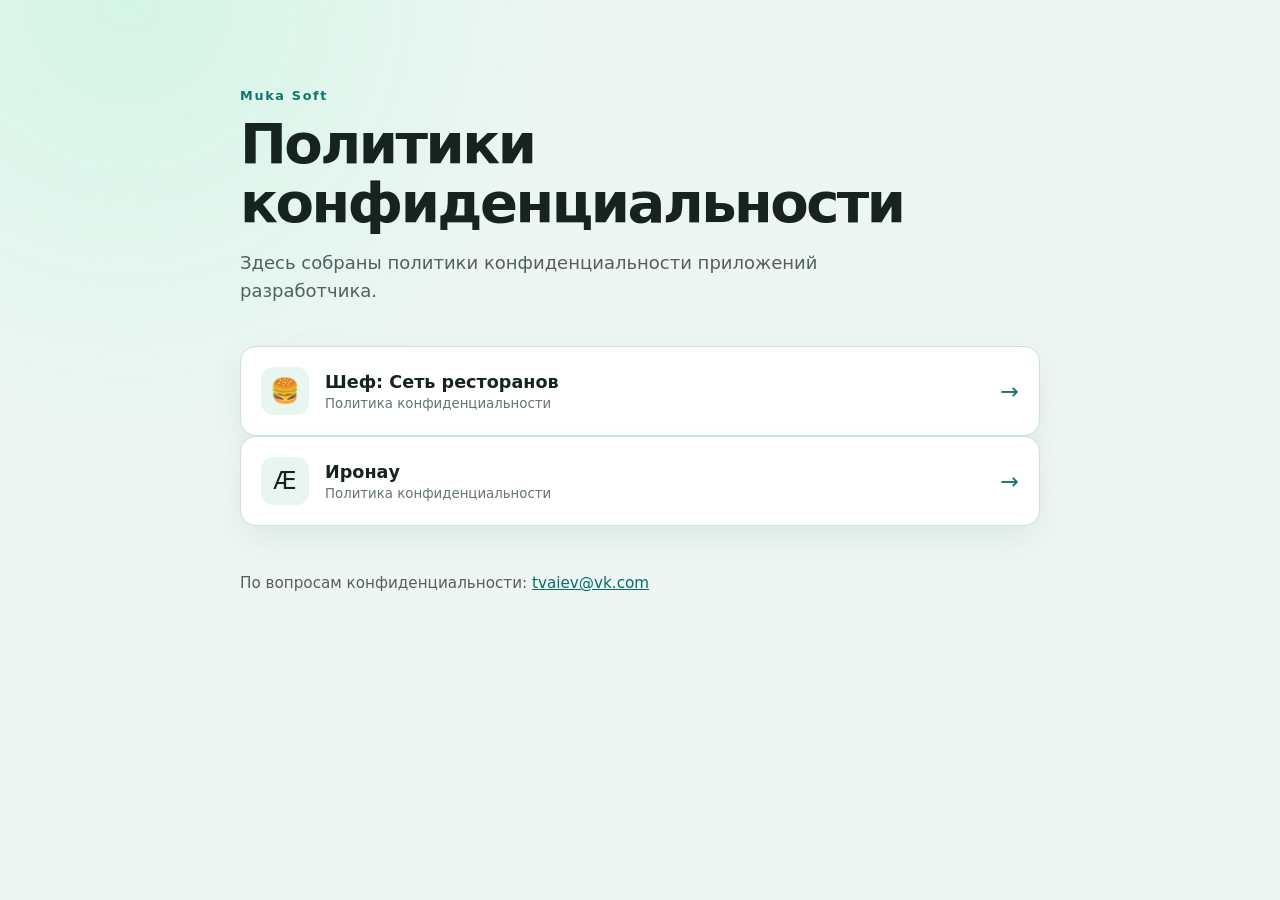
==== index.html @ 116a3ecc "Update eyebrow text from 'MUKAMUKAS' to 'Muka Soft'" ====
<!doctype html>
<html lang="ru">
<head>
  <meta charset="utf-8">
  <meta name="viewport" content="width=device-width, initial-scale=1">
  <meta name="description" content="Политики конфиденциальности приложений MukaMukas.">
  <title>Политики конфиденциальности — MukaMukas</title>
  <link rel="icon" type="image/svg+xml" href="data:image/svg+xml,%3Csvg xmlns='http://www.w3.org/2000/svg' viewBox='0 0 64 64'%3E%3Cpath fill='%230f766e' d='M8 18a10 10 0 0 1 10-10h28a10 10 0 0 1 10 10v28a10 10 0 0 1-10 10H18A10 10 0 0 1 8 46z'/%3E%3Cpath fill='%23fff' d='M20 24h24v5H20zm0 11h17v5H20z'/%3E%3C/svg%3E">
  <link rel="stylesheet" href="assets/styles.css">
</head>
<body>
  <main class="container">
    <p class="eyebrow">Muka Soft</p>
    <h1>Политики конфиденциальности</h1>
    <p class="lead">Здесь собраны политики конфиденциальности приложений разработчика.</p>

    <section class="apps" aria-label="Приложения">
      <a class="app-card" href="chef-restaurant-chain/">
        <span class="app-icon" aria-hidden="true">🍔</span>
        <span>
          <strong>Шеф: Сеть ресторанов</strong>
          <small>Политика конфиденциальности</small>
        </span>
        <span class="arrow" aria-hidden="true">→</span>
      </a>
    </section>

    <section class="apps" aria-label="Приложения">
      <a class="app-card" href="chef-restaurant-chain/">
        <span class="app-icon" aria-hidden="true">Æ</span>
        <span>
          <strong>Иронау</strong>
          <small>Политика конфиденциальности</small>
        </span>
        <span class="arrow" aria-hidden="true">→</span>
      </a>
    </section>

    <footer>По вопросам конфиденциальности: <a href="mailto:tvaiev@vk.com">tvaiev@vk.com</a></footer>
  </main>
</body>
</html>
---- assets/styles.css ----
:root { color-scheme: light; font-family: Inter, ui-sans-serif, system-ui, -apple-system, BlinkMacSystemFont, "Segoe UI", sans-serif; color: #162321; background: #eef6f4; }
* { box-sizing: border-box; }
body { margin: 0; min-width: 320px; background: radial-gradient(circle at 10% 0%, #d4f5e6, transparent 28rem), #eef6f4; }
.container { width: min(100% - 2rem, 50rem); margin: 0 auto; padding: 5.5rem 0 3rem; }
.eyebrow { margin: 0 0 .75rem; font-size: .8rem; font-weight: 800; letter-spacing: .13em; color: #0f766e; }
h1 { margin: 0; font-size: clamp(2rem, 7vw, 3.5rem); line-height: 1.05; letter-spacing: -.045em; }
.lead { max-width: 38rem; margin: 1rem 0 2.5rem; color: #51615d; font-size: 1.125rem; line-height: 1.6; }
.apps { display: grid; gap: 1rem; }
.app-card { display: flex; align-items: center; gap: 1rem; padding: 1.25rem; border: 1px solid #cce2db; border-radius: 1rem; background: #fff; color: inherit; text-decoration: none; box-shadow: 0 12px 32px rgba(20, 74, 59, .08); transition: transform .15s ease, box-shadow .15s ease; }
.app-card:hover, .app-card:focus-visible { transform: translateY(-2px); box-shadow: 0 16px 35px rgba(20, 74, 59, .14); }
.app-icon { display: grid; place-items: center; width: 3rem; height: 3rem; border-radius: .8rem; background: #e7f7ef; font-size: 1.5rem; }
.app-card strong, .app-card small { display: block; }
.app-card strong { font-size: 1.1rem; }
.app-card small { margin-top: .25rem; color: #667570; }
.arrow { margin-left: auto; font-size: 1.4rem; color: #0f766e; }
footer { margin-top: 3rem; color: #51615d; font-size: .95rem; }
a { color: #076d65; }
.back { display: inline-block; margin-bottom: 2.5rem; font-weight: 700; text-decoration: none; }
.policy { padding-top: 3rem; }
.policy h1 { font-size: clamp(2rem, 6vw, 3.1rem); }
.meta { display: flex; flex-wrap: wrap; gap: 1.5rem 3rem; margin: 0 0 2.75rem; padding: 1.25rem; border-radius: .8rem; background: #dff1eb; }
.meta div { min-width: 12rem; }
.meta dt { color: #526762; font-size: .82rem; }
.meta dd { margin: .2rem 0 0; font-weight: 700; }
.policy section { padding: 1.5rem 0; border-top: 1px solid #cfe1dc; }
h2 { margin: 0 0 .65rem; font-size: 1.25rem; letter-spacing: -.015em; }
.policy p { margin: .65rem 0; font-size: 1rem; line-height: 1.7; }
@media (max-width: 540px) { .container { padding-top: 3.5rem; } .meta { display: grid; gap: 1rem; } }
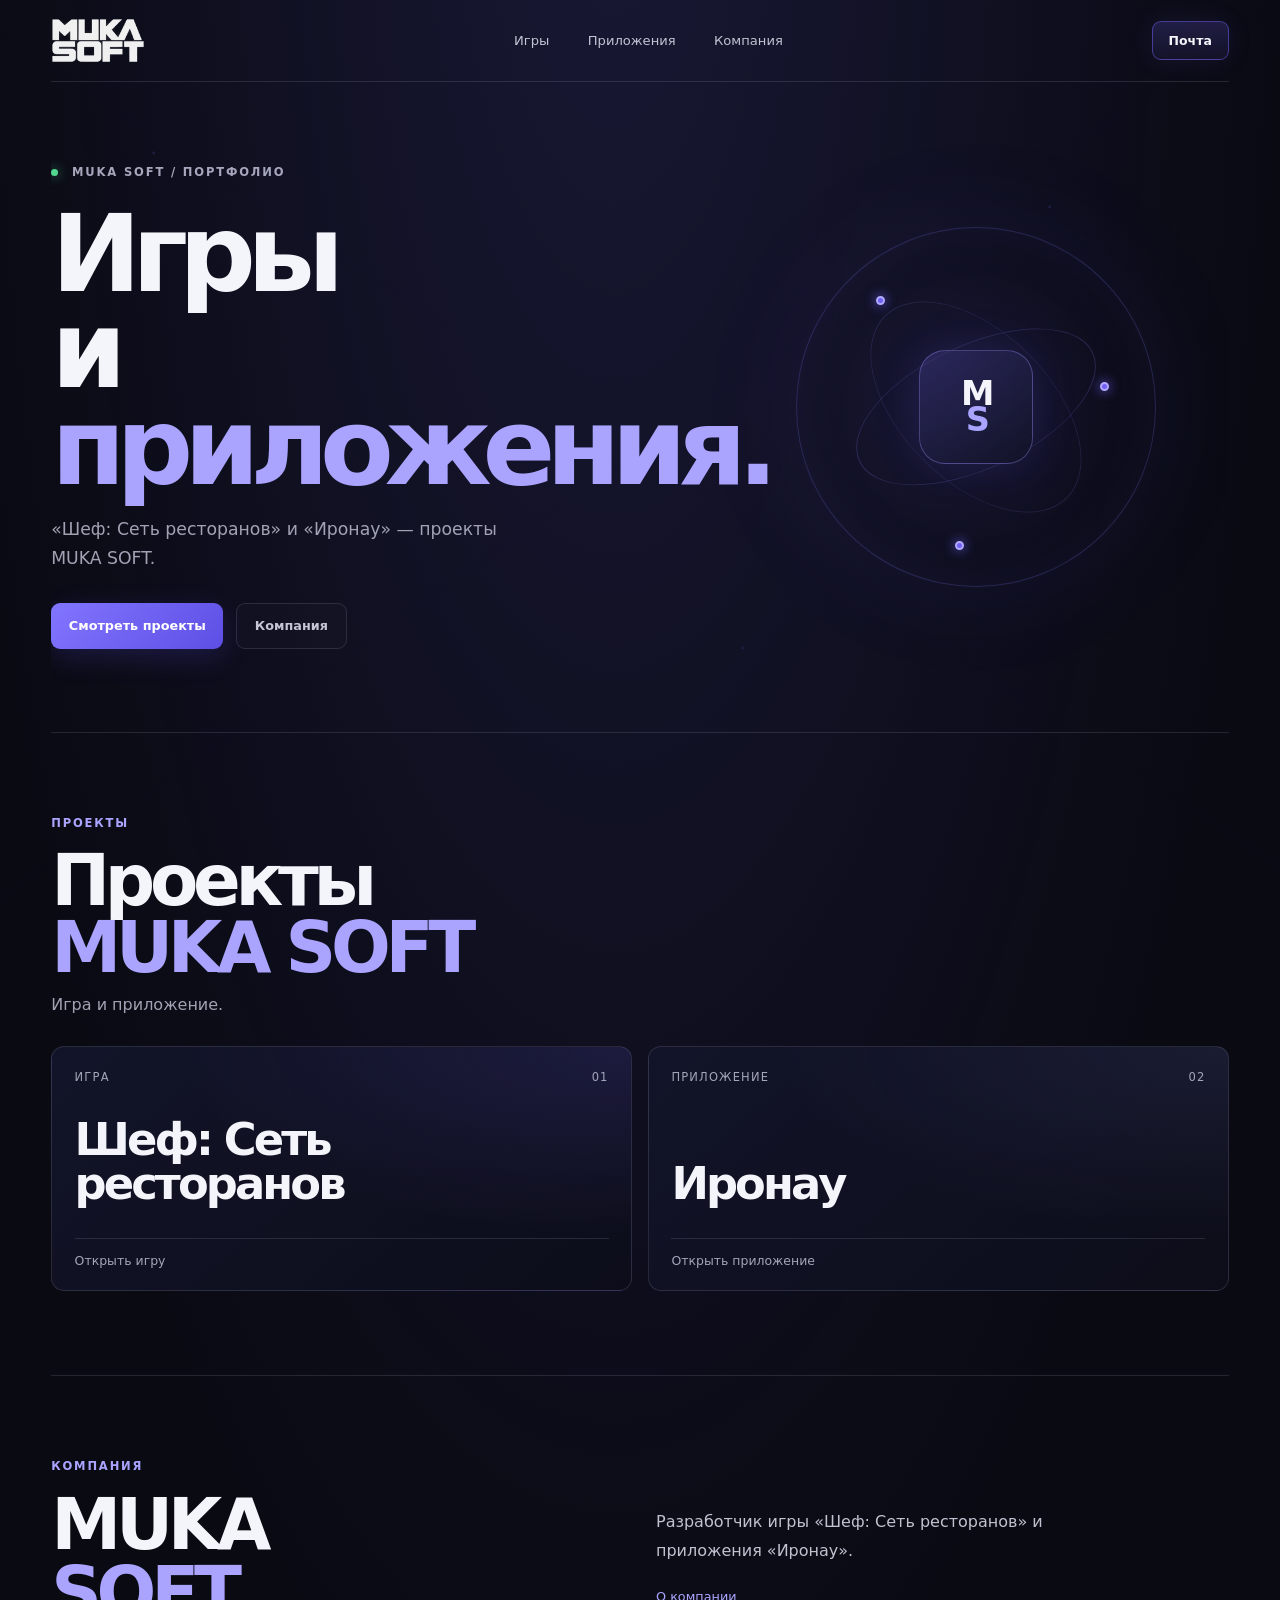
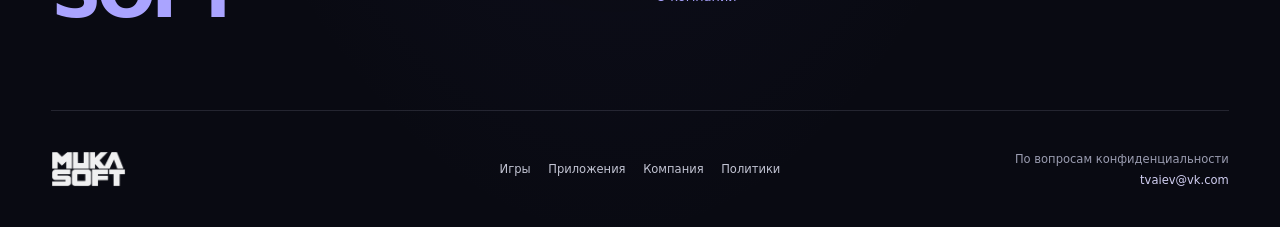
==== commit e3316d8a: "Replace MukaMukas site with MUKA SOFT portfolio" ====
--- a/index.html
+++ b/index.html
@@ -1,42 +1,5 @@
-<!doctype html>
-<html lang="ru">
-<head>
-  <meta charset="utf-8">
-  <meta name="viewport" content="width=device-width, initial-scale=1">
-  <meta name="description" content="Политики конфиденциальности приложений MukaMukas.">
-  <title>Политики конфиденциальности — MukaMukas</title>
-  <link rel="icon" type="image/svg+xml" href="data:image/svg+xml,%3Csvg xmlns='http://www.w3.org/2000/svg' viewBox='0 0 64 64'%3E%3Cpath fill='%230f766e' d='M8 18a10 10 0 0 1 10-10h28a10 10 0 0 1 10 10v28a10 10 0 0 1-10 10H18A10 10 0 0 1 8 46z'/%3E%3Cpath fill='%23fff' d='M20 24h24v5H20zm0 11h17v5H20z'/%3E%3C/svg%3E">
-  <link rel="stylesheet" href="assets/styles.css">
-</head>
-<body>
-  <main class="container">
-    <p class="eyebrow">Muka Soft</p>
-    <h1>Политики конфиденциальности</h1>
-    <p class="lead">Здесь собраны политики конфиденциальности приложений разработчика.</p>
-
-    <section class="apps" aria-label="Приложения">
-      <a class="app-card" href="chef-restaurant-chain/">
-        <span class="app-icon" aria-hidden="true">🍔</span>
-        <span>
-          <strong>Шеф: Сеть ресторанов</strong>
-          <small>Политика конфиденциальности</small>
-        </span>
-        <span class="arrow" aria-hidden="true">→</span>
-      </a>
-    </section>
-
-    <section class="apps" aria-label="Приложения">
-      <a class="app-card" href="chef-restaurant-chain/">
-        <span class="app-icon" aria-hidden="true">Æ</span>
-        <span>
-          <strong>Иронау</strong>
-          <small>Политика конфиденциальности</small>
-        </span>
-        <span class="arrow" aria-hidden="true">→</span>
-      </a>
-    </section>
-
-    <footer>По вопросам конфиденциальности: <a href="mailto:tvaiev@vk.com">tvaiev@vk.com</a></footer>
-  </main>
-</body>
-</html>
+<!doctype html>
+<html lang="ru"><head><meta charset="utf-8"><meta name="viewport" content="width=device-width, initial-scale=1"><meta name="theme-color" content="#090a12"><meta name="description" content="MUKA SOFT — игра «Шеф: Сеть ресторанов», приложение «Иронау» и политики конфиденциальности."><link rel="canonical" href="https://mukamukas.github.io/"><link rel="icon" type="image/svg+xml" href="/assets/favicon.svg"><link rel="stylesheet" href="/assets/site.css"><title>Игры и приложения — MUKA SOFT</title></head><body><div class="background-net" aria-hidden="true"></div><div class="site-shell"><header class="site-header"><a class="brand" href="/" aria-label="MUKA SOFT — главная"><img src="/assets/muka-soft-logo.svg" alt="MUKA SOFT" width="872" height="420"></a><nav aria-label="Основная навигация"><a href="/games/">Игры</a><a href="/apps/">Приложения</a><a href="/company/">Компания</a></nav><a class="header-contact" href="mailto:tvaiev@vk.com">Почта</a></header><main><section class="hero"><div class="hero-copy"><p class="eyebrow"><span class="status-dot"></span> MUKA SOFT / ПОРТФОЛИО</p><h1>Игры<br>и <span>приложения.</span></h1><p class="hero-lead">«Шеф: Сеть ресторанов» и «Иронау» — проекты MUKA SOFT.</p><div class="hero-actions"><a class="button button-primary" href="#projects">Смотреть проекты</a><a class="button button-quiet" href="/company/">Компания</a></div></div><div class="hero-orbit" aria-hidden="true"><div class="orbit orbit-a"></div><div class="orbit orbit-b"></div><span class="orbit-dot dot-a"></span><span class="orbit-dot dot-b"></span><span class="orbit-dot dot-c"></span><div class="orbit-core">M<br><b>S</b></div></div></section>
+<section class="section projects" id="projects"><div class="section-label">ПРОЕКТЫ</div><div class="section-head"><div><h2>Проекты<br><span>MUKA SOFT</span></h2><p>Игра и приложение.</p></div></div><div class="project-grid"><a class="project-card" href="/games/"><div class="project-card-top"><span>ИГРА</span><span>01</span></div><h3>Шеф: Сеть<br>ресторанов</h3><div class="project-card-bottom"><span>Открыть игру</span></div></a><a class="project-card project-card-alt" href="/apps/"><div class="project-card-top"><span>ПРИЛОЖЕНИЕ</span><span>02</span></div><h3>Иронау</h3><div class="project-card-bottom"><span>Открыть приложение</span></div></a></div></section>
+<section class="section company-snapshot"><div class="section-label">КОМПАНИЯ</div><div class="company-row"><h2>MUKA<br><span>SOFT</span></h2><div class="company-summary"><p>Разработчик игры «Шеф: Сеть ресторанов» и приложения «Иронау».</p><a class="text-link" href="/company/">О компании</a></div></div></section>
+</main><footer class="site-footer"><a class="footer-brand" href="/"><img src="/assets/muka-soft-logo.svg" alt="MUKA SOFT" width="872" height="420"></a><div class="footer-nav"><a href="/games/">Игры</a><a href="/apps/">Приложения</a><a href="/company/">Компания</a><a href="/policies/">Политики</a></div><div class="footer-contact"><span>По вопросам конфиденциальности</span><a href="mailto:tvaiev@vk.com">tvaiev@vk.com</a></div></footer></div></body></html>
--- a/assets/site.css
+++ b/assets/site.css
@@ -0,0 +1,10 @@
+
+:root{color-scheme:dark;--bg:#090a12;--panel:#10121f;--text:#f4f5fb;--muted:#a1a3b5;--line:rgba(204,207,235,.14);--purple:#7567ff;--purple2:#aaa4ff;font-family:Inter,ui-sans-serif,system-ui,-apple-system,"Segoe UI",sans-serif;color:var(--text);background:var(--bg);font-synthesis:none;text-rendering:optimizeLegibility}
+*{box-sizing:border-box}html{scroll-behavior:smooth}body{margin:0;min-width:320px;background:radial-gradient(ellipse at 48% -12%,rgba(69,64,154,.26),transparent 42rem),var(--bg);color:var(--text)}a{color:inherit}.background-net{position:fixed;z-index:0;inset:0;pointer-events:none;opacity:.2;background-image:radial-gradient(circle at 12% 17%,rgba(123,112,255,.7) 0 1px,transparent 2px),radial-gradient(circle at 82% 23%,rgba(123,112,255,.65) 0 1px,transparent 2px),radial-gradient(circle at 58% 72%,rgba(123,112,255,.6) 0 1px,transparent 2px),linear-gradient(33deg,transparent 49.8%,rgba(100,99,177,.08) 50%,transparent 50.2%),linear-gradient(145deg,transparent 49.8%,rgba(100,99,177,.07) 50%,transparent 50.2%);background-size:100% 100%}.site-shell{position:relative;z-index:1;width:min(100% - 8vw,1180px);margin:0 auto}.site-header{height:82px;display:flex;align-items:center;justify-content:space-between;border-bottom:1px solid var(--line);gap:2rem}.brand{display:inline-flex;width:94px;flex:0 0 auto}.brand img,.footer-brand img{display:block;width:100%;height:auto}.site-header nav{display:flex;align-items:center;gap:clamp(1.1rem,3vw,2.6rem)}.site-header nav a,.footer-nav a{color:#c2c4d3;text-decoration:none;font-size:.82rem;transition:color .18s ease}.site-header nav a:hover,.site-header nav a:focus-visible,.footer-nav a:hover{color:var(--purple2)}.header-contact{display:inline-flex;align-items:center;gap:.65rem;padding:.68rem 1rem;border:1px solid rgba(117,103,255,.48);border-radius:9px;background:linear-gradient(180deg,rgba(117,103,255,.2),rgba(117,103,255,.08));box-shadow:0 0 26px rgba(117,103,255,.1);font-size:.78rem;font-weight:650;text-decoration:none}.header-contact span,.text-link span{color:var(--purple2)}
+.hero{min-height:590px;display:grid;grid-template-columns:1.1fr .9fr;align-items:center;position:relative;border-bottom:1px solid var(--line);overflow:hidden}.hero-copy{position:relative;z-index:1;padding:5.2rem 0}.eyebrow,.section-label{margin:0;color:#a6a6bd;font-size:.72rem;font-weight:750;letter-spacing:.16em}.status-dot{display:inline-block;width:7px;height:7px;margin-right:.5rem;border-radius:50%;background:#51d991;box-shadow:0 0 12px rgba(81,217,145,.7)}h1,h2,h3,p{margin-top:0}.hero h1{margin:1.65rem 0 1.2rem;font-size:clamp(4.3rem,8.4vw,7.7rem);line-height:.9;letter-spacing:-.085em;font-weight:780}.hero h1 span,.section-head h2 span,.company-row h2 span{color:var(--purple2)}.hero-lead,.page-lead{max-width:460px;color:var(--muted);font-size:1.08rem;line-height:1.7}.hero-actions{display:flex;gap:.8rem;flex-wrap:wrap;margin-top:1.8rem}.button{display:inline-flex;align-items:center;justify-content:center;gap:1.1rem;min-height:46px;padding:.8rem 1.1rem;border-radius:9px;text-decoration:none;font-size:.8rem;font-weight:700;transition:transform .18s ease,box-shadow .18s ease}.button:hover{transform:translateY(-2px)}.button-primary{background:linear-gradient(130deg,#8275ff,#5d4fe4);color:white;box-shadow:0 8px 28px rgba(99,82,245,.2)}.button-quiet{border:1px solid var(--line);color:#c4c6d5;background:rgba(255,255,255,.015)}.hero-orbit{position:relative;justify-self:center;width:min(32vw,360px);aspect-ratio:1;border:1px solid rgba(120,111,243,.25);border-radius:50%;background:radial-gradient(circle,rgba(99,83,237,.11),rgba(18,19,37,.02) 65%,transparent 66%);box-shadow:0 0 110px rgba(89,75,220,.09),inset 0 0 60px rgba(97,82,234,.07)}.orbit{position:absolute;inset:14%;border:1px solid rgba(130,123,230,.24);border-radius:50%;transform:rotate(-25deg) scaleY(.48)}.orbit-b{transform:rotate(45deg) scaleY(.58);border-color:rgba(130,123,230,.17)}.orbit-core{position:absolute;inset:34%;display:grid;place-content:center;text-align:center;border:1px solid rgba(157,147,255,.35);border-radius:26px;background:linear-gradient(145deg,rgba(122,109,252,.21),rgba(18,20,39,.85));font-size:2.1rem;font-weight:800;line-height:.78;letter-spacing:-.1em;box-shadow:0 0 45px rgba(115,103,255,.15)}.orbit-core b{color:var(--purple2)}.orbit-dot{position:absolute;width:9px;height:9px;border:2px solid #b2aaff;border-radius:50%;background:#7161f4;box-shadow:0 0 12px #7567ff}.dot-a{left:22%;top:19%}.dot-b{right:13%;top:43%}.dot-c{left:44%;bottom:10%}
+.section{padding:5.2rem 0;border-bottom:1px solid var(--line)}.section-label{color:var(--purple2)}.section-head{display:flex;align-items:end;justify-content:space-between;gap:2rem;margin:1.1rem 0 2rem}.section-head h2,.company-row h2{margin:0;font-size:clamp(2.7rem,5.5vw,5rem);line-height:.96;letter-spacing:-.075em}.section-head p{margin:.8rem 0 0;color:var(--muted);font-size:1rem}.text-link{display:inline-flex;align-items:center;gap:.7rem;color:#d7d7e3;font-size:.8rem;text-decoration:none}.text-link:hover{color:white}.project-grid{display:grid;grid-template-columns:repeat(2,minmax(0,1fr));gap:1rem}.project-card{position:relative;display:flex;flex-direction:column;min-height:245px;overflow:hidden;padding:1.4rem;border:1px solid var(--line);border-radius:13px;background:radial-gradient(ellipse at 100% 0%,rgba(112,99,255,.14),transparent 55%),linear-gradient(140deg,rgba(19,21,42,.94),rgba(13,14,26,.95));text-decoration:none;transition:border-color .2s ease,transform .2s ease}.project-card:hover{transform:translateY(-3px);border-color:rgba(135,124,255,.6)}.project-card-alt{background:radial-gradient(ellipse at 100% 0%,rgba(94,100,167,.15),transparent 55%),linear-gradient(140deg,rgba(19,21,42,.94),rgba(13,14,26,.95))}.project-card-top,.project-card-bottom{display:flex;align-items:center;justify-content:space-between;color:#a3a5b8;font-size:.72rem;letter-spacing:.1em}.project-card h3{margin:auto 0 2rem;font-size:clamp(1.9rem,3.5vw,3.2rem);line-height:.98;letter-spacing:-.065em}.project-card-bottom{border-top:1px solid var(--line);padding-top:.9rem;letter-spacing:0;font-size:.78rem}.project-card-bottom b{color:var(--purple2);font-size:1rem}.company-row{display:grid;grid-template-columns:1fr 1fr;align-items:center;gap:2rem;margin-top:1.2rem}.company-summary{max-width:440px;color:#c0c2d0;font-size:1rem;line-height:1.8}.company-summary a{color:var(--purple2);text-decoration:none}.policy-row{display:flex;align-items:center;gap:1.15rem;min-height:86px;border-top:1px solid var(--line);text-decoration:none}.policy-row:last-child{border-bottom:1px solid var(--line)}.policy-row:hover .policy-title b{color:var(--purple2)}.policy-num{display:grid;place-items:center;width:42px;height:42px;flex:0 0 auto;border:1px solid var(--line);border-radius:50%;color:var(--purple2);font-size:.72rem}.policy-title{display:grid;gap:.35rem}.policy-title b{font-size:.95rem;transition:color .18s ease}.policy-title small{color:var(--muted);font-size:.78rem}.policy-arrow{margin-left:auto;color:var(--purple2);font-size:1.2rem}.site-footer{display:grid;grid-template-columns:1fr 1.2fr 1fr;align-items:center;gap:1rem;min-height:116px;color:#a1a3b5}.footer-brand{display:block;width:75px}.footer-nav{display:flex;justify-content:center;gap:1.1rem;flex-wrap:wrap}.footer-nav a{font-size:.72rem}.footer-contact{display:grid;justify-items:end;gap:.4rem;font-size:.72rem}.footer-contact a{color:#d0cef1;text-decoration:none}.footer-contact span{color:#9a9cb0}
+@media(max-width:800px){.site-shell{width:calc(100% - 2.5rem)}.site-header{height:72px;gap:.9rem}.brand{width:77px}.site-header nav{gap:1rem}.site-header nav a{font-size:.72rem}.header-contact{padding:.58rem .7rem;font-size:.7rem}.hero{min-height:560px;grid-template-columns:1fr;align-content:center}.hero-copy{padding:5.5rem 0 3rem;text-align:center}.hero h1{font-size:clamp(4.4rem,15vw,6.6rem)}.hero-lead{margin-left:auto;margin-right:auto}.hero-actions{justify-content:center}.hero-orbit{position:absolute;right:-15%;top:12%;width:46vw;opacity:.43}.section{padding:4rem 0}.section-head{align-items:flex-start;flex-direction:column}.company-row{grid-template-columns:1fr;gap:1.4rem}.company-row h2{font-size:4.5rem}.site-footer{grid-template-columns:1fr 1fr;padding:1.3rem 0}.footer-nav{grid-row:2;grid-column:1/-1;justify-content:flex-start}.footer-contact{align-self:center}}
+@media(max-width:540px){.site-shell{width:calc(100% - 2rem)}.site-header{height:auto;min-height:74px;flex-wrap:wrap;padding:.7rem 0}.site-header nav{order:3;width:100%;justify-content:space-between;padding:.4rem 0 0}.site-header nav a{font-size:.72rem}.header-contact{margin-left:auto}.hero{min-height:515px}.hero-copy{padding:4.8rem 0 2rem}.hero h1{font-size:clamp(3.8rem,17vw,5.5rem)}.hero-orbit{right:-22%;top:8%;width:58vw}.project-grid{grid-template-columns:1fr}.project-card{min-height:215px}.company-row h2{font-size:4rem}.policy-row{gap:.8rem}.policy-num{width:36px;height:36px}.policy-title b{font-size:.9rem}.policy-title small{font-size:.72rem}.site-footer{gap:.8rem}.footer-nav{justify-content:flex-start;gap:.8rem}.footer-contact{font-size:.65rem}}
+@media(prefers-reduced-motion:reduce){html{scroll-behavior:auto}*,*::before,*::after{animation-duration:.01ms!important;transition-duration:.01ms!important}}
+
+.page-hero{padding:5.3rem 0 3.3rem;border-bottom:1px solid var(--line)}.page-hero h1{margin:1.2rem 0 1rem;font-size:clamp(3.7rem,8vw,7rem);line-height:.9;letter-spacing:-.085em}.page-hero h1 span{color:var(--purple2)}.page-lead{margin:0;max-width:45rem;color:var(--muted);font-size:1.08rem;line-height:1.7}.catalog-section,.policy-list-section,.company-detail{padding-top:3rem}.detail-card{position:relative;display:grid;grid-template-columns:.8fr 1.2fr;align-items:center;min-height:330px;overflow:hidden;border:1px solid var(--line);border-radius:14px;background:radial-gradient(ellipse at 16% 50%,rgba(111,96,255,.14),transparent 47%),linear-gradient(120deg,#101221,#0d0e18)}.detail-card-alt{background:radial-gradient(ellipse at 16% 50%,rgba(91,113,205,.14),transparent 47%),linear-gradient(120deg,#101221,#0d0e18)}.detail-index{position:absolute;top:1.4rem;left:1.5rem;color:#a0a2b6;font-size:.82rem;letter-spacing:.12em}.detail-symbol{justify-self:center;display:grid;place-items:center;width:170px;height:170px;border:1px solid rgba(145,135,255,.36);border-radius:50%;background:radial-gradient(circle,rgba(113,99,255,.23),rgba(16,18,33,.05) 70%);color:var(--purple2);font-size:5rem;font-weight:760;box-shadow:0 0 60px rgba(108,94,255,.1)}.ironau-symbol{color:#d0cfea;border-color:rgba(166,167,204,.3);background:radial-gradient(circle,rgba(119,121,169,.16),rgba(16,18,33,.05) 70%);box-shadow:0 0 55px rgba(120,120,200,.08)}.detail-content{padding:4.5rem 2.5rem 2.5rem 0}.detail-content h2{margin:0 0 1.4rem;font-size:clamp(2.2rem,4.4vw,4rem);line-height:.98;letter-spacing:-.07em}.detail-tag{margin:0 0 1.3rem;color:var(--muted);font-size:.95rem}.detail-tag code{color:#d9d7ff;font-size:.9rem}.policy-list-section{padding-bottom:5rem}.container{width:min(100% - 2rem,850px);margin:0 auto;padding:2rem 0 4rem}.policy .back{display:inline-block;margin-bottom:2rem;color:#c1c1d2;font-size:.95rem;text-decoration:none}.policy .back:hover{color:var(--purple2)}.policy h1{margin:0;font-size:clamp(2.3rem,5vw,3.5rem);line-height:1;letter-spacing:-.06em}.policy .lead{max-width:40rem;margin:.9rem 0 1.8rem;color:var(--muted);font-size:1.08rem;line-height:1.6}.meta{display:flex;flex-wrap:wrap;gap:1rem 2rem;margin:0 0 1.7rem;padding:1rem 1.2rem;border:1px solid var(--line);border-radius:10px;background:rgba(18,20,38,.7)}.meta div{min-width:12rem}.meta dt{color:var(--muted);font-size:.88rem}.meta dd{margin:.25rem 0 0;color:#e7e7f2;font-size:.96rem;font-weight:650}.policy section{padding:1.15rem 0;border-top:1px solid var(--line)}.policy h2{margin:0 0 .55rem;font-size:1.2rem;letter-spacing:-.02em}.policy p{margin:.55rem 0;color:#c0c2d0;font-size:1rem;line-height:1.75}.policy a:not(.back){color:var(--purple2)}.policy .site-footer{width:100%}@media(max-width:800px){.page-hero{padding:4.4rem 0 2.8rem}.detail-card{grid-template-columns:.7fr 1.3fr;min-height:290px}.detail-symbol{width:120px;height:120px;font-size:3.8rem}.detail-content{padding-right:1.2rem}.company-row{grid-template-columns:1fr;gap:1.4rem}.company-row h2{font-size:4.5rem}.container{padding-top:2rem}}@media(max-width:540px){.page-hero h1{font-size:clamp(3.4rem,15vw,6rem)}.detail-card{grid-template-columns:1fr;padding-top:3.5rem}.detail-index{top:1.2rem}.detail-symbol{width:105px;height:105px;margin:.4rem auto 0;font-size:3.3rem}.detail-content{padding:1.4rem 1.2rem 1.7rem}.detail-content h2{font-size:2.25rem}.policy-row{gap:.8rem}.policy-num{width:36px;height:36px}.policy-title b{font-size:.9rem}.policy-title small{font-size:.82rem}.meta{display:grid;gap:.85rem}.meta div{min-width:0}}
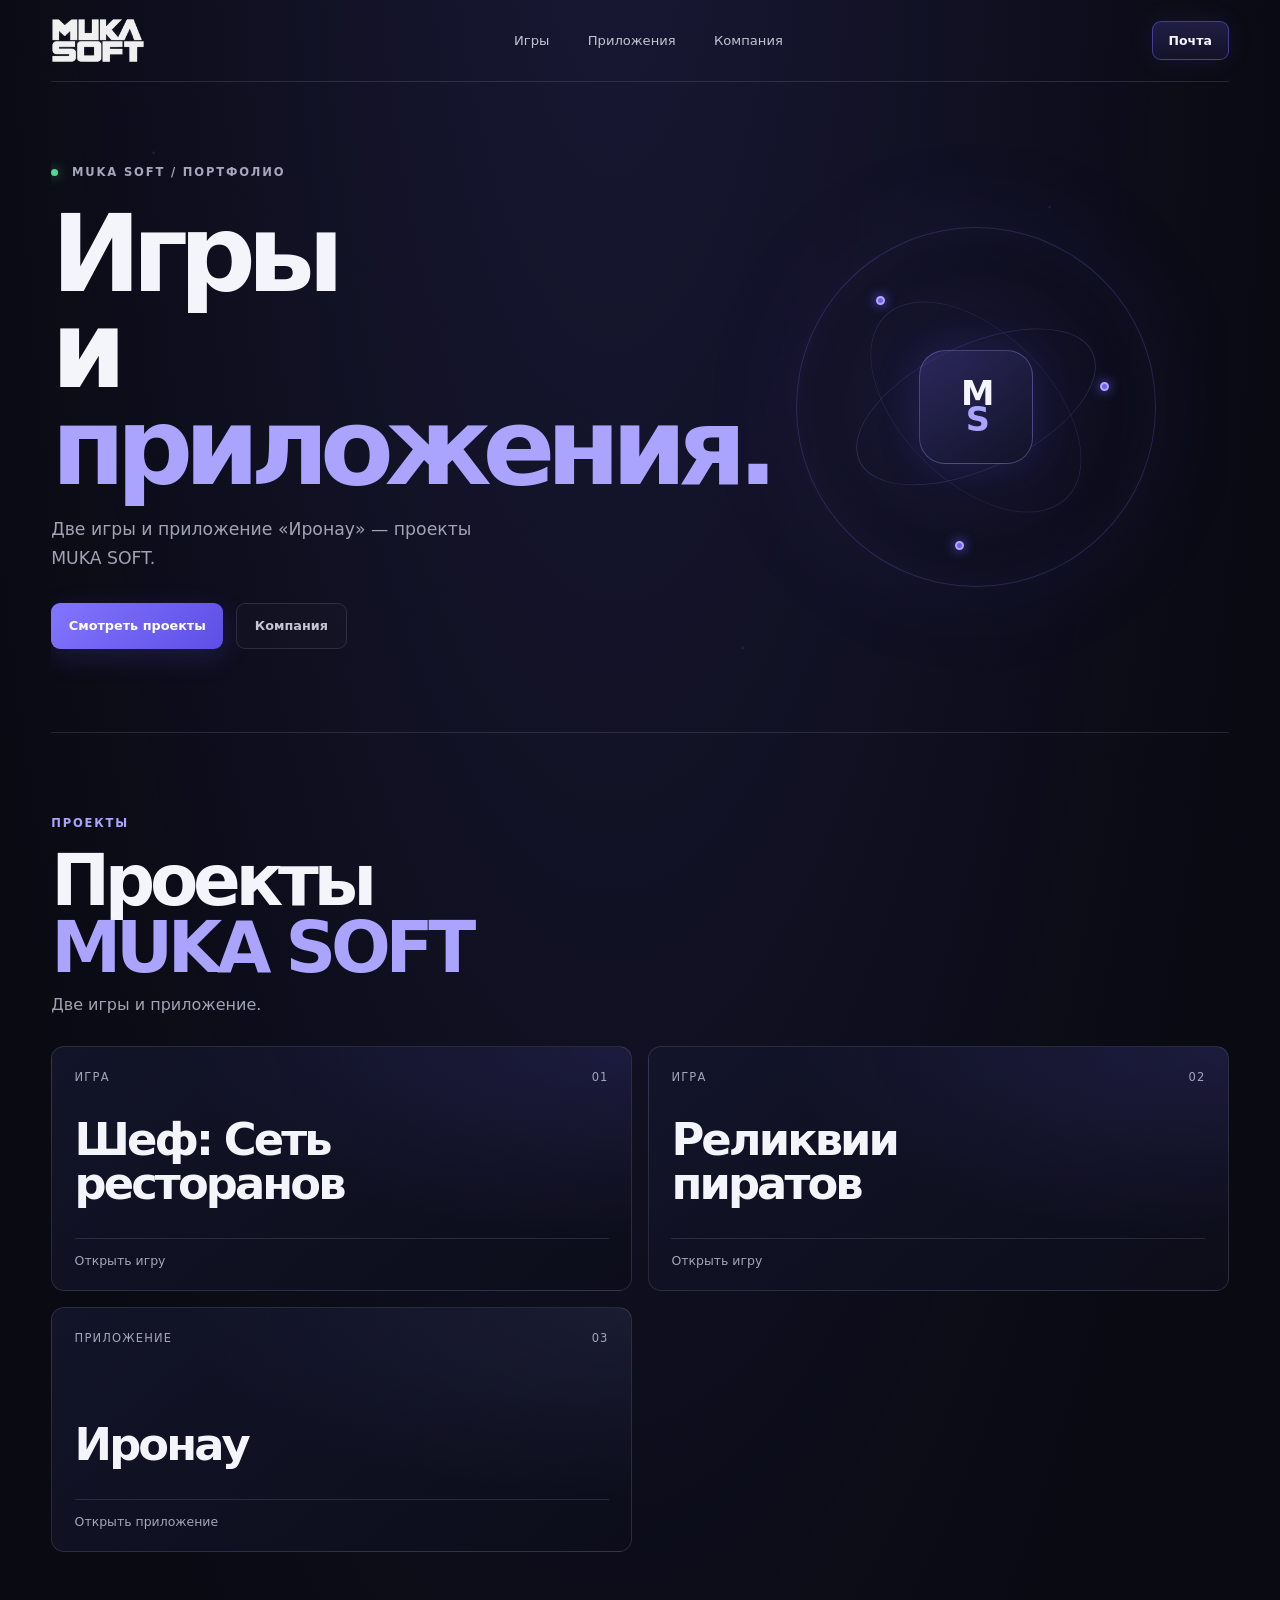
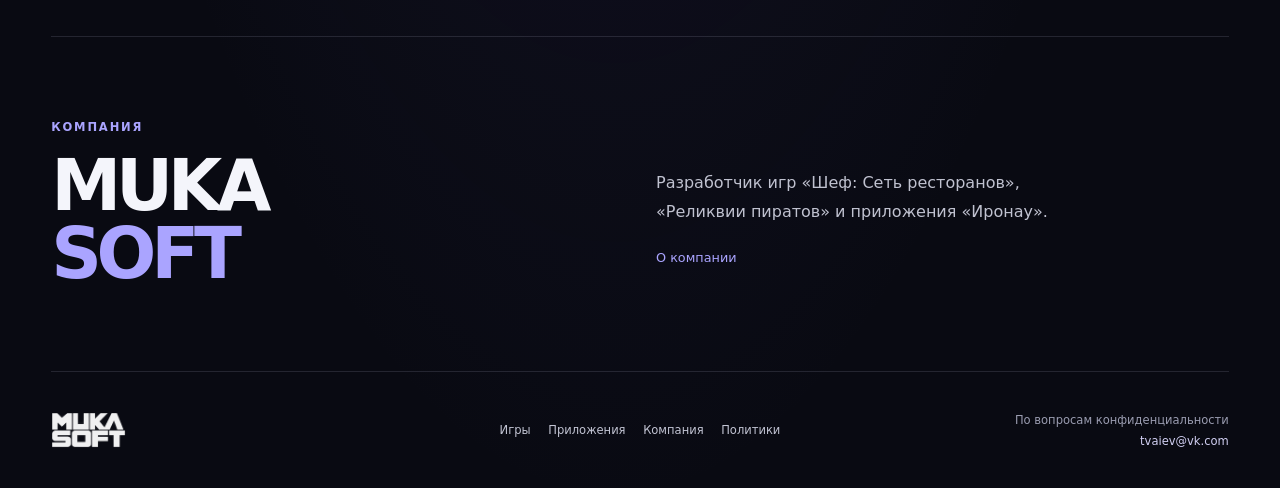
==== commit 7419114e: "Add Pirate Relics game and privacy policy" ====
--- a/index.html
+++ b/index.html
@@ -1,5 +1,5 @@
-<!doctype html>
-<html lang="ru"><head><meta charset="utf-8"><meta name="viewport" content="width=device-width, initial-scale=1"><meta name="theme-color" content="#090a12"><meta name="description" content="MUKA SOFT — игра «Шеф: Сеть ресторанов», приложение «Иронау» и политики конфиденциальности."><link rel="canonical" href="https://mukamukas.github.io/"><link rel="icon" type="image/svg+xml" href="/assets/favicon.svg"><link rel="stylesheet" href="/assets/site.css"><title>Игры и приложения — MUKA SOFT</title></head><body><div class="background-net" aria-hidden="true"></div><div class="site-shell"><header class="site-header"><a class="brand" href="/" aria-label="MUKA SOFT — главная"><img src="/assets/muka-soft-logo.svg" alt="MUKA SOFT" width="872" height="420"></a><nav aria-label="Основная навигация"><a href="/games/">Игры</a><a href="/apps/">Приложения</a><a href="/company/">Компания</a></nav><a class="header-contact" href="mailto:tvaiev@vk.com">Почта</a></header><main><section class="hero"><div class="hero-copy"><p class="eyebrow"><span class="status-dot"></span> MUKA SOFT / ПОРТФОЛИО</p><h1>Игры<br>и <span>приложения.</span></h1><p class="hero-lead">«Шеф: Сеть ресторанов» и «Иронау» — проекты MUKA SOFT.</p><div class="hero-actions"><a class="button button-primary" href="#projects">Смотреть проекты</a><a class="button button-quiet" href="/company/">Компания</a></div></div><div class="hero-orbit" aria-hidden="true"><div class="orbit orbit-a"></div><div class="orbit orbit-b"></div><span class="orbit-dot dot-a"></span><span class="orbit-dot dot-b"></span><span class="orbit-dot dot-c"></span><div class="orbit-core">M<br><b>S</b></div></div></section>
-<section class="section projects" id="projects"><div class="section-label">ПРОЕКТЫ</div><div class="section-head"><div><h2>Проекты<br><span>MUKA SOFT</span></h2><p>Игра и приложение.</p></div></div><div class="project-grid"><a class="project-card" href="/games/"><div class="project-card-top"><span>ИГРА</span><span>01</span></div><h3>Шеф: Сеть<br>ресторанов</h3><div class="project-card-bottom"><span>Открыть игру</span></div></a><a class="project-card project-card-alt" href="/apps/"><div class="project-card-top"><span>ПРИЛОЖЕНИЕ</span><span>02</span></div><h3>Иронау</h3><div class="project-card-bottom"><span>Открыть приложение</span></div></a></div></section>
-<section class="section company-snapshot"><div class="section-label">КОМПАНИЯ</div><div class="company-row"><h2>MUKA<br><span>SOFT</span></h2><div class="company-summary"><p>Разработчик игры «Шеф: Сеть ресторанов» и приложения «Иронау».</p><a class="text-link" href="/company/">О компании</a></div></div></section>
+<!doctype html>
+<html lang="ru"><head><meta charset="utf-8"><meta name="viewport" content="width=device-width, initial-scale=1"><meta name="theme-color" content="#090a12"><meta name="description" content="MUKA SOFT — игры «Шеф: Сеть ресторанов» и «Реликвии пиратов», приложение «Иронау» и политики конфиденциальности."><link rel="canonical" href="https://mukamukas.github.io/"><link rel="icon" type="image/svg+xml" href="/assets/favicon.svg"><link rel="stylesheet" href="/assets/site.css"><title>Игры и приложения — MUKA SOFT</title></head><body><div class="background-net" aria-hidden="true"></div><div class="site-shell"><header class="site-header"><a class="brand" href="/" aria-label="MUKA SOFT — главная"><img src="/assets/muka-soft-logo.svg" alt="MUKA SOFT" width="872" height="420"></a><nav aria-label="Основная навигация"><a href="/games/">Игры</a><a href="/apps/">Приложения</a><a href="/company/">Компания</a></nav><a class="header-contact" href="mailto:tvaiev@vk.com">Почта</a></header><main><section class="hero"><div class="hero-copy"><p class="eyebrow"><span class="status-dot"></span> MUKA SOFT / ПОРТФОЛИО</p><h1>Игры<br>и <span>приложения.</span></h1><p class="hero-lead">Две игры и приложение «Иронау» — проекты MUKA SOFT.</p><div class="hero-actions"><a class="button button-primary" href="#projects">Смотреть проекты</a><a class="button button-quiet" href="/company/">Компания</a></div></div><div class="hero-orbit" aria-hidden="true"><div class="orbit orbit-a"></div><div class="orbit orbit-b"></div><span class="orbit-dot dot-a"></span><span class="orbit-dot dot-b"></span><span class="orbit-dot dot-c"></span><div class="orbit-core">M<br><b>S</b></div></div></section>
+<section class="section projects" id="projects"><div class="section-label">ПРОЕКТЫ</div><div class="section-head"><div><h2>Проекты<br><span>MUKA SOFT</span></h2><p>Две игры и приложение.</p></div></div><div class="project-grid"><a class="project-card" href="/games/"><div class="project-card-top"><span>ИГРА</span><span>01</span></div><h3>Шеф: Сеть<br>ресторанов</h3><div class="project-card-bottom"><span>Открыть игру</span></div></a><a class="project-card" href="/games/"><div class="project-card-top"><span>ИГРА</span><span>02</span></div><h3>Реликвии<br>пиратов</h3><div class="project-card-bottom"><span>Открыть игру</span></div></a><a class="project-card project-card-alt" href="/apps/"><div class="project-card-top"><span>ПРИЛОЖЕНИЕ</span><span>03</span></div><h3>Иронау</h3><div class="project-card-bottom"><span>Открыть приложение</span></div></a></div></section>
+<section class="section company-snapshot"><div class="section-label">КОМПАНИЯ</div><div class="company-row"><h2>MUKA<br><span>SOFT</span></h2><div class="company-summary"><p>Разработчик игр «Шеф: Сеть ресторанов», «Реликвии пиратов» и приложения «Иронау».</p><a class="text-link" href="/company/">О компании</a></div></div></section>
 </main><footer class="site-footer"><a class="footer-brand" href="/"><img src="/assets/muka-soft-logo.svg" alt="MUKA SOFT" width="872" height="420"></a><div class="footer-nav"><a href="/games/">Игры</a><a href="/apps/">Приложения</a><a href="/company/">Компания</a><a href="/policies/">Политики</a></div><div class="footer-contact"><span>По вопросам конфиденциальности</span><a href="mailto:tvaiev@vk.com">tvaiev@vk.com</a></div></footer></div></body></html>
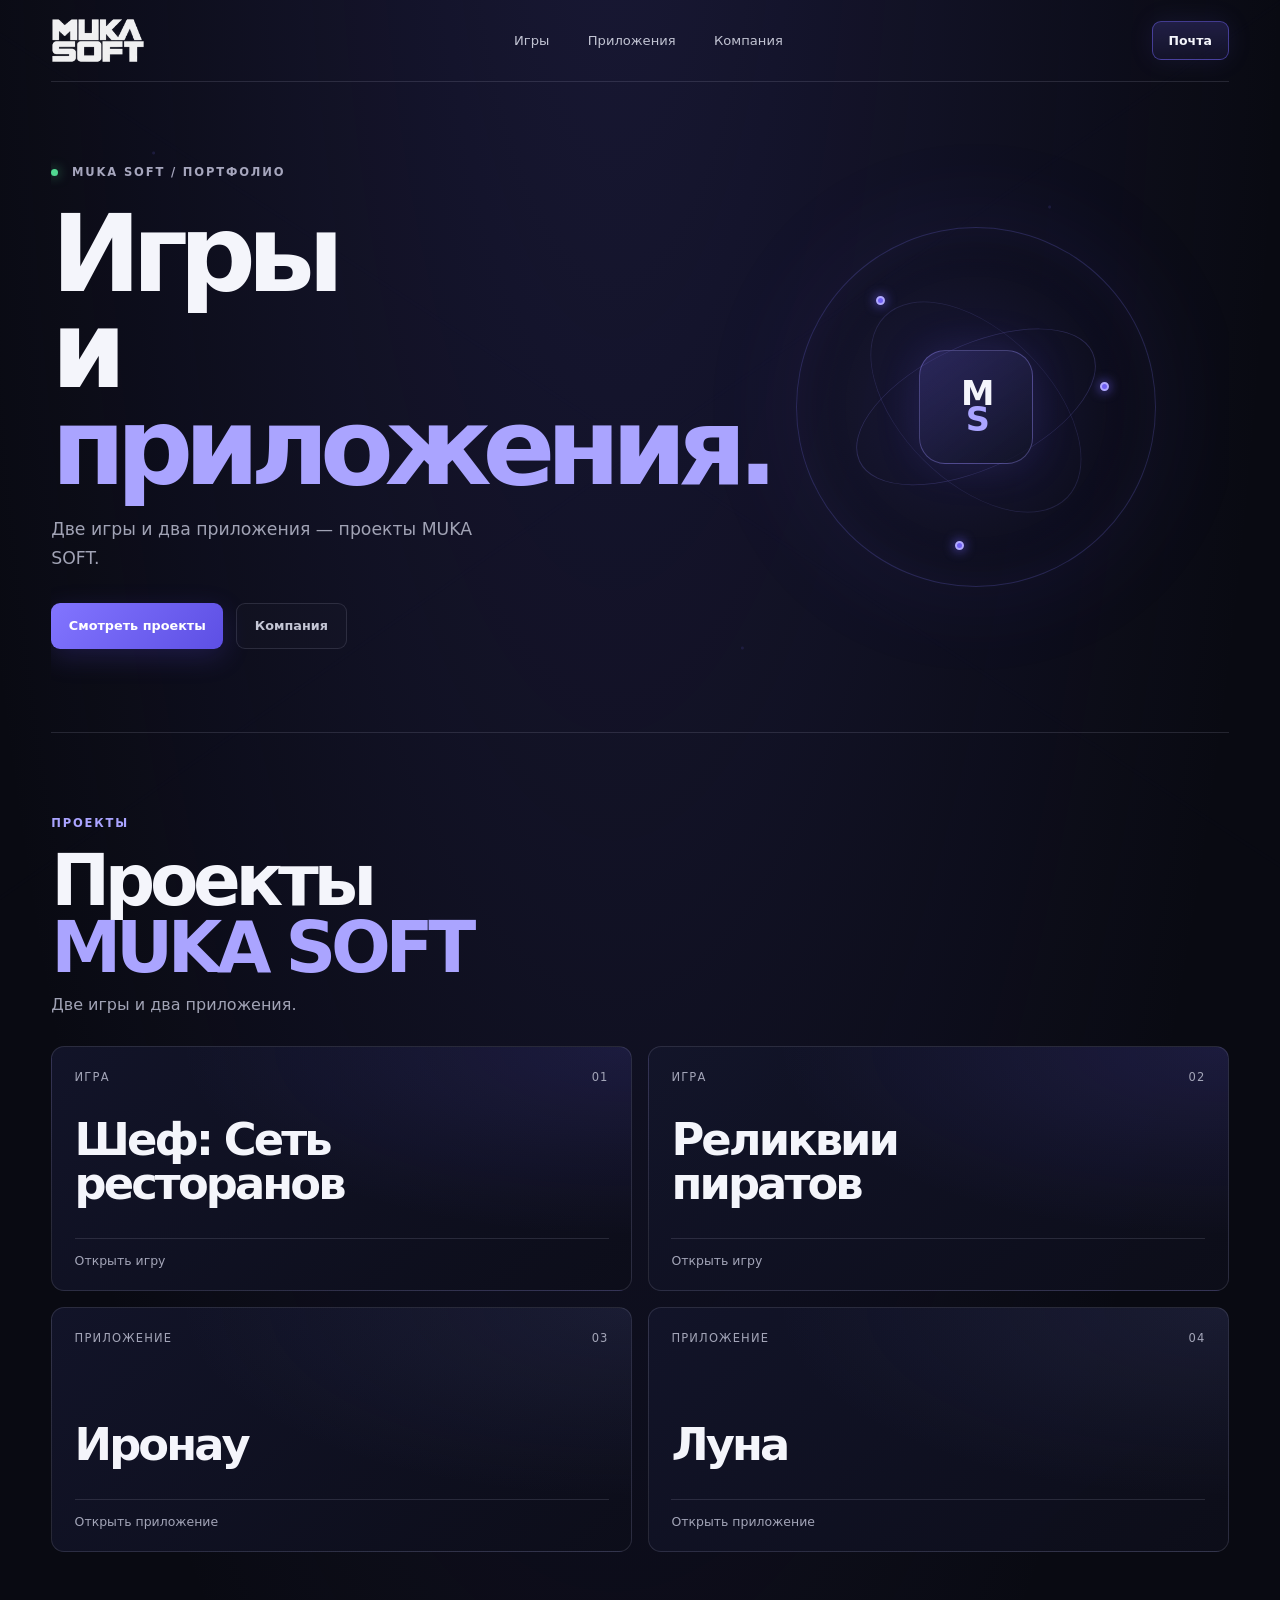
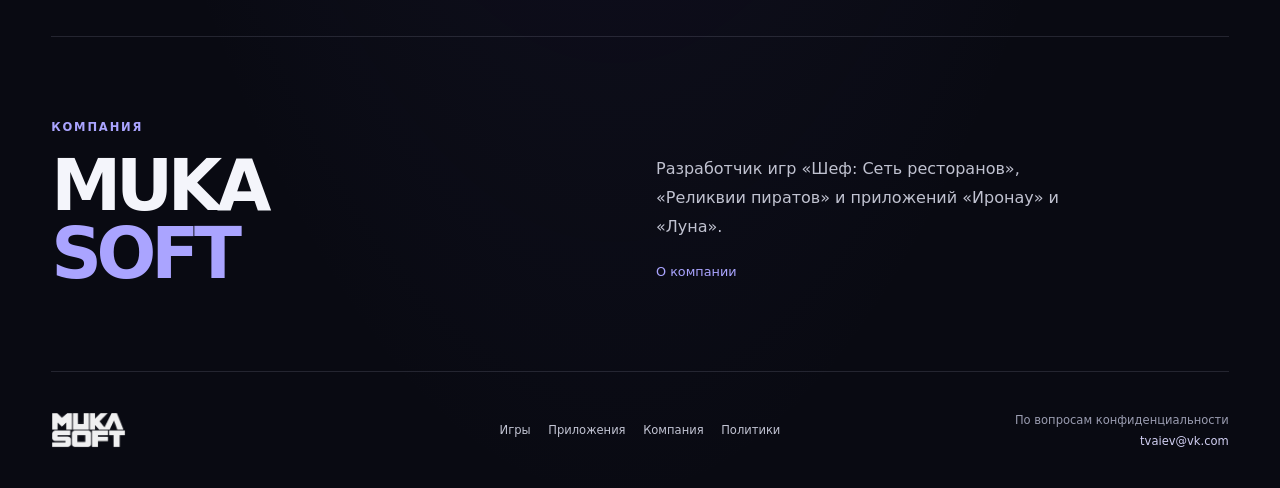
==== commit cba15cdc: "Add Luna app and privacy policy" ====
--- a/index.html
+++ b/index.html
@@ -1,5 +1,5 @@
 <!doctype html>
-<html lang="ru"><head><meta charset="utf-8"><meta name="viewport" content="width=device-width, initial-scale=1"><meta name="theme-color" content="#090a12"><meta name="description" content="MUKA SOFT — игры «Шеф: Сеть ресторанов» и «Реликвии пиратов», приложение «Иронау» и политики конфиденциальности."><link rel="canonical" href="https://mukamukas.github.io/"><link rel="icon" type="image/svg+xml" href="/assets/favicon.svg"><link rel="stylesheet" href="/assets/site.css"><title>Игры и приложения — MUKA SOFT</title></head><body><div class="background-net" aria-hidden="true"></div><div class="site-shell"><header class="site-header"><a class="brand" href="/" aria-label="MUKA SOFT — главная"><img src="/assets/muka-soft-logo.svg" alt="MUKA SOFT" width="872" height="420"></a><nav aria-label="Основная навигация"><a href="/games/">Игры</a><a href="/apps/">Приложения</a><a href="/company/">Компания</a></nav><a class="header-contact" href="mailto:tvaiev@vk.com">Почта</a></header><main><section class="hero"><div class="hero-copy"><p class="eyebrow"><span class="status-dot"></span> MUKA SOFT / ПОРТФОЛИО</p><h1>Игры<br>и <span>приложения.</span></h1><p class="hero-lead">Две игры и приложение «Иронау» — проекты MUKA SOFT.</p><div class="hero-actions"><a class="button button-primary" href="#projects">Смотреть проекты</a><a class="button button-quiet" href="/company/">Компания</a></div></div><div class="hero-orbit" aria-hidden="true"><div class="orbit orbit-a"></div><div class="orbit orbit-b"></div><span class="orbit-dot dot-a"></span><span class="orbit-dot dot-b"></span><span class="orbit-dot dot-c"></span><div class="orbit-core">M<br><b>S</b></div></div></section>
-<section class="section projects" id="projects"><div class="section-label">ПРОЕКТЫ</div><div class="section-head"><div><h2>Проекты<br><span>MUKA SOFT</span></h2><p>Две игры и приложение.</p></div></div><div class="project-grid"><a class="project-card" href="/games/"><div class="project-card-top"><span>ИГРА</span><span>01</span></div><h3>Шеф: Сеть<br>ресторанов</h3><div class="project-card-bottom"><span>Открыть игру</span></div></a><a class="project-card" href="/games/"><div class="project-card-top"><span>ИГРА</span><span>02</span></div><h3>Реликвии<br>пиратов</h3><div class="project-card-bottom"><span>Открыть игру</span></div></a><a class="project-card project-card-alt" href="/apps/"><div class="project-card-top"><span>ПРИЛОЖЕНИЕ</span><span>03</span></div><h3>Иронау</h3><div class="project-card-bottom"><span>Открыть приложение</span></div></a></div></section>
-<section class="section company-snapshot"><div class="section-label">КОМПАНИЯ</div><div class="company-row"><h2>MUKA<br><span>SOFT</span></h2><div class="company-summary"><p>Разработчик игр «Шеф: Сеть ресторанов», «Реликвии пиратов» и приложения «Иронау».</p><a class="text-link" href="/company/">О компании</a></div></div></section>
+<html lang="ru"><head><meta charset="utf-8"><meta name="viewport" content="width=device-width, initial-scale=1"><meta name="theme-color" content="#090a12"><meta name="description" content="MUKA SOFT — игры «Шеф: Сеть ресторанов» и «Реликвии пиратов», приложения «Иронау» и «Луна»."><link rel="canonical" href="https://mukamukas.github.io/"><link rel="icon" type="image/svg+xml" href="/assets/favicon.svg"><link rel="stylesheet" href="/assets/site.css"><title>Игры и приложения — MUKA SOFT</title></head><body><div class="background-net" aria-hidden="true"></div><div class="site-shell"><header class="site-header"><a class="brand" href="/" aria-label="MUKA SOFT — главная"><img src="/assets/muka-soft-logo.svg" alt="MUKA SOFT" width="872" height="420"></a><nav aria-label="Основная навигация"><a href="/games/">Игры</a><a href="/apps/">Приложения</a><a href="/company/">Компания</a></nav><a class="header-contact" href="mailto:tvaiev@vk.com">Почта</a></header><main><section class="hero"><div class="hero-copy"><p class="eyebrow"><span class="status-dot"></span> MUKA SOFT / ПОРТФОЛИО</p><h1>Игры<br>и <span>приложения.</span></h1><p class="hero-lead">Две игры и два приложения — проекты MUKA SOFT.</p><div class="hero-actions"><a class="button button-primary" href="#projects">Смотреть проекты</a><a class="button button-quiet" href="/company/">Компания</a></div></div><div class="hero-orbit" aria-hidden="true"><div class="orbit orbit-a"></div><div class="orbit orbit-b"></div><span class="orbit-dot dot-a"></span><span class="orbit-dot dot-b"></span><span class="orbit-dot dot-c"></span><div class="orbit-core">M<br><b>S</b></div></div></section>
+<section class="section projects" id="projects"><div class="section-label">ПРОЕКТЫ</div><div class="section-head"><div><h2>Проекты<br><span>MUKA SOFT</span></h2><p>Две игры и два приложения.</p></div></div><div class="project-grid"><a class="project-card" href="/games/"><div class="project-card-top"><span>ИГРА</span><span>01</span></div><h3>Шеф: Сеть<br>ресторанов</h3><div class="project-card-bottom"><span>Открыть игру</span></div></a><a class="project-card" href="/games/"><div class="project-card-top"><span>ИГРА</span><span>02</span></div><h3>Реликвии<br>пиратов</h3><div class="project-card-bottom"><span>Открыть игру</span></div></a><a class="project-card project-card-alt" href="/apps/"><div class="project-card-top"><span>ПРИЛОЖЕНИЕ</span><span>03</span></div><h3>Иронау</h3><div class="project-card-bottom"><span>Открыть приложение</span></div></a><a class="project-card project-card-alt" href="/apps/"><div class="project-card-top"><span>ПРИЛОЖЕНИЕ</span><span>04</span></div><h3>Луна</h3><div class="project-card-bottom"><span>Открыть приложение</span></div></a></div></section>
+<section class="section company-snapshot"><div class="section-label">КОМПАНИЯ</div><div class="company-row"><h2>MUKA<br><span>SOFT</span></h2><div class="company-summary"><p>Разработчик игр «Шеф: Сеть ресторанов», «Реликвии пиратов» и приложений «Иронау» и «Луна».</p><a class="text-link" href="/company/">О компании</a></div></div></section>
 </main><footer class="site-footer"><a class="footer-brand" href="/"><img src="/assets/muka-soft-logo.svg" alt="MUKA SOFT" width="872" height="420"></a><div class="footer-nav"><a href="/games/">Игры</a><a href="/apps/">Приложения</a><a href="/company/">Компания</a><a href="/policies/">Политики</a></div><div class="footer-contact"><span>По вопросам конфиденциальности</span><a href="mailto:tvaiev@vk.com">tvaiev@vk.com</a></div></footer></div></body></html>
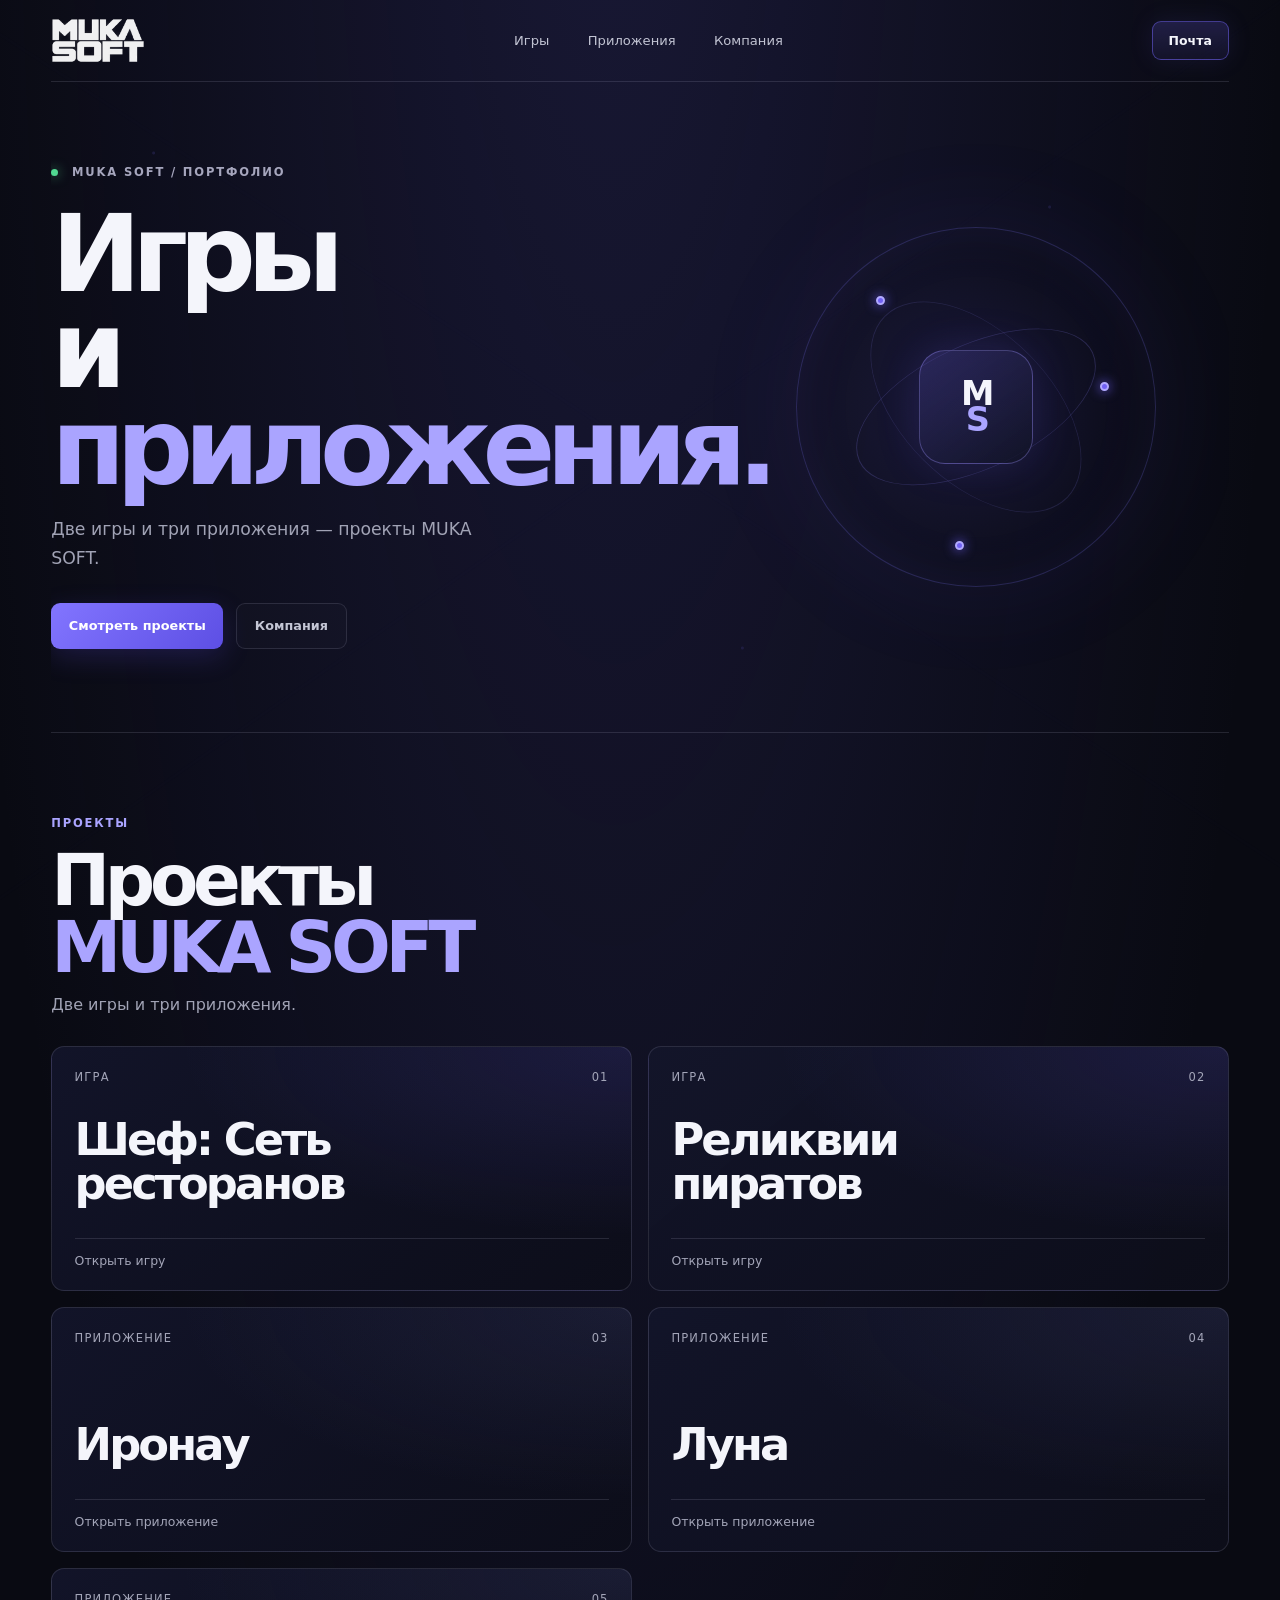
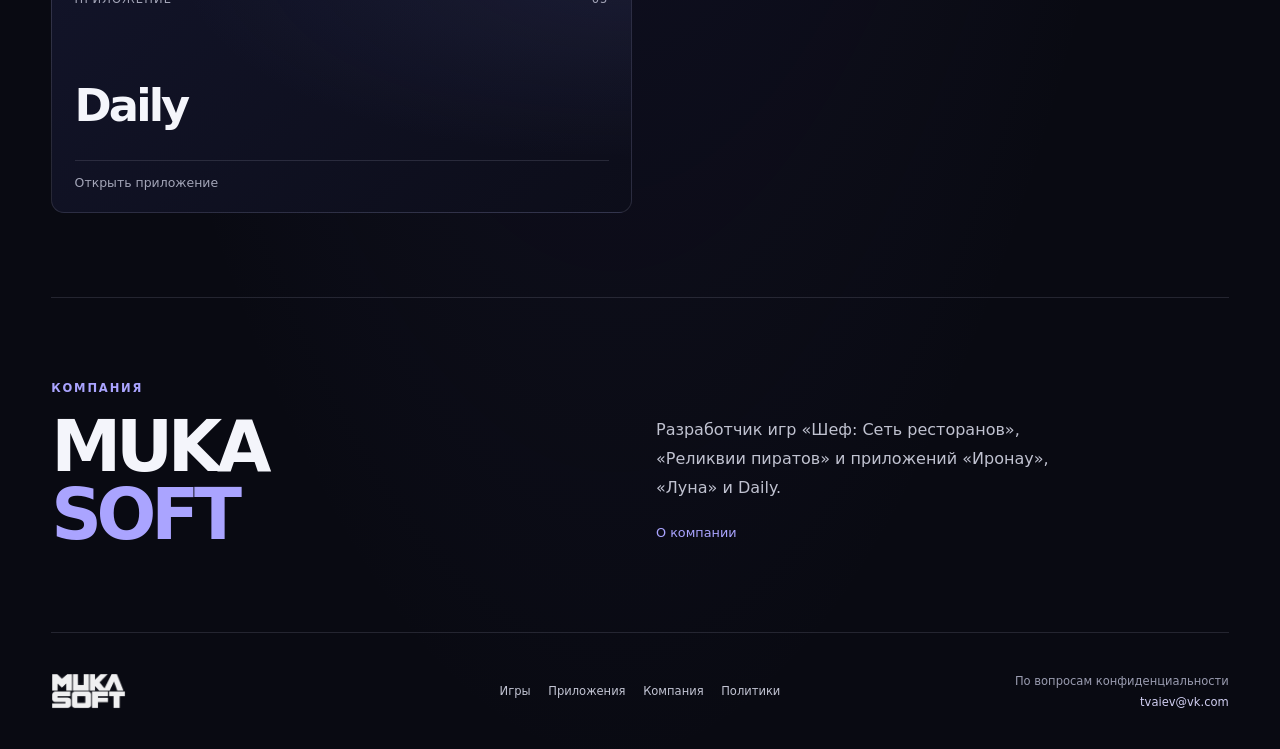
==== commit 06ff035b: "Add Daily to portfolio homepage Updated the description to include 'Daily' as a new application." ====
--- a/index.html
+++ b/index.html
@@ -1,5 +1,5 @@
 <!doctype html>
-<html lang="ru"><head><meta charset="utf-8"><meta name="viewport" content="width=device-width, initial-scale=1"><meta name="theme-color" content="#090a12"><meta name="description" content="MUKA SOFT — игры «Шеф: Сеть ресторанов» и «Реликвии пиратов», приложения «Иронау» и «Луна»."><link rel="canonical" href="https://mukamukas.github.io/"><link rel="icon" type="image/svg+xml" href="/assets/favicon.svg"><link rel="stylesheet" href="/assets/site.css"><title>Игры и приложения — MUKA SOFT</title></head><body><div class="background-net" aria-hidden="true"></div><div class="site-shell"><header class="site-header"><a class="brand" href="/" aria-label="MUKA SOFT — главная"><img src="/assets/muka-soft-logo.svg" alt="MUKA SOFT" width="872" height="420"></a><nav aria-label="Основная навигация"><a href="/games/">Игры</a><a href="/apps/">Приложения</a><a href="/company/">Компания</a></nav><a class="header-contact" href="mailto:tvaiev@vk.com">Почта</a></header><main><section class="hero"><div class="hero-copy"><p class="eyebrow"><span class="status-dot"></span> MUKA SOFT / ПОРТФОЛИО</p><h1>Игры<br>и <span>приложения.</span></h1><p class="hero-lead">Две игры и два приложения — проекты MUKA SOFT.</p><div class="hero-actions"><a class="button button-primary" href="#projects">Смотреть проекты</a><a class="button button-quiet" href="/company/">Компания</a></div></div><div class="hero-orbit" aria-hidden="true"><div class="orbit orbit-a"></div><div class="orbit orbit-b"></div><span class="orbit-dot dot-a"></span><span class="orbit-dot dot-b"></span><span class="orbit-dot dot-c"></span><div class="orbit-core">M<br><b>S</b></div></div></section>
-<section class="section projects" id="projects"><div class="section-label">ПРОЕКТЫ</div><div class="section-head"><div><h2>Проекты<br><span>MUKA SOFT</span></h2><p>Две игры и два приложения.</p></div></div><div class="project-grid"><a class="project-card" href="/games/"><div class="project-card-top"><span>ИГРА</span><span>01</span></div><h3>Шеф: Сеть<br>ресторанов</h3><div class="project-card-bottom"><span>Открыть игру</span></div></a><a class="project-card" href="/games/"><div class="project-card-top"><span>ИГРА</span><span>02</span></div><h3>Реликвии<br>пиратов</h3><div class="project-card-bottom"><span>Открыть игру</span></div></a><a class="project-card project-card-alt" href="/apps/"><div class="project-card-top"><span>ПРИЛОЖЕНИЕ</span><span>03</span></div><h3>Иронау</h3><div class="project-card-bottom"><span>Открыть приложение</span></div></a><a class="project-card project-card-alt" href="/apps/"><div class="project-card-top"><span>ПРИЛОЖЕНИЕ</span><span>04</span></div><h3>Луна</h3><div class="project-card-bottom"><span>Открыть приложение</span></div></a></div></section>
-<section class="section company-snapshot"><div class="section-label">КОМПАНИЯ</div><div class="company-row"><h2>MUKA<br><span>SOFT</span></h2><div class="company-summary"><p>Разработчик игр «Шеф: Сеть ресторанов», «Реликвии пиратов» и приложений «Иронау» и «Луна».</p><a class="text-link" href="/company/">О компании</a></div></div></section>
-</main><footer class="site-footer"><a class="footer-brand" href="/"><img src="/assets/muka-soft-logo.svg" alt="MUKA SOFT" width="872" height="420"></a><div class="footer-nav"><a href="/games/">Игры</a><a href="/apps/">Приложения</a><a href="/company/">Компания</a><a href="/policies/">Политики</a></div><div class="footer-contact"><span>По вопросам конфиденциальности</span><a href="mailto:tvaiev@vk.com">tvaiev@vk.com</a></div></footer></div></body></html>+<html lang="ru"><head><meta charset="utf-8"><meta name="viewport" content="width=device-width, initial-scale=1"><meta name="theme-color" content="#090a12"><meta name="description" content="MUKA SOFT — игры «Шеф: Сеть ресторанов» и «Реликвии пиратов», приложения «Иронау», «Луна» и Daily."><link rel="canonical" href="https://mukamukas.github.io/"><link rel="icon" type="image/svg+xml" href="/assets/favicon.svg"><link rel="stylesheet" href="/assets/site.css"><title>Игры и приложения — MUKA SOFT</title></head><body><div class="background-net" aria-hidden="true"></div><div class="site-shell"><header class="site-header"><a class="brand" href="/" aria-label="MUKA SOFT — главная"><img src="/assets/muka-soft-logo.svg" alt="MUKA SOFT" width="872" height="420"></a><nav aria-label="Основная навигация"><a href="/games/">Игры</a><a href="/apps/">Приложения</a><a href="/company/">Компания</a></nav><a class="header-contact" href="mailto:tvaiev@vk.com">Почта</a></header><main><section class="hero"><div class="hero-copy"><p class="eyebrow"><span class="status-dot"></span> MUKA SOFT / ПОРТФОЛИО</p><h1>Игры<br>и <span>приложения.</span></h1><p class="hero-lead">Две игры и три приложения — проекты MUKA SOFT.</p><div class="hero-actions"><a class="button button-primary" href="#projects">Смотреть проекты</a><a class="button button-quiet" href="/company/">Компания</a></div></div><div class="hero-orbit" aria-hidden="true"><div class="orbit orbit-a"></div><div class="orbit orbit-b"></div><span class="orbit-dot dot-a"></span><span class="orbit-dot dot-b"></span><span class="orbit-dot dot-c"></span><div class="orbit-core">M<br><b>S</b></div></div></section>
+<section class="section projects" id="projects"><div class="section-label">ПРОЕКТЫ</div><div class="section-head"><div><h2>Проекты<br><span>MUKA SOFT</span></h2><p>Две игры и три приложения.</p></div></div><div class="project-grid"><a class="project-card" href="/games/"><div class="project-card-top"><span>ИГРА</span><span>01</span></div><h3>Шеф: Сеть<br>ресторанов</h3><div class="project-card-bottom"><span>Открыть игру</span></div></a><a class="project-card" href="/games/"><div class="project-card-top"><span>ИГРА</span><span>02</span></div><h3>Реликвии<br>пиратов</h3><div class="project-card-bottom"><span>Открыть игру</span></div></a><a class="project-card project-card-alt" href="/apps/"><div class="project-card-top"><span>ПРИЛОЖЕНИЕ</span><span>03</span></div><h3>Иронау</h3><div class="project-card-bottom"><span>Открыть приложение</span></div></a><a class="project-card project-card-alt" href="/apps/"><div class="project-card-top"><span>ПРИЛОЖЕНИЕ</span><span>04</span></div><h3>Луна</h3><div class="project-card-bottom"><span>Открыть приложение</span></div></a><a class="project-card project-card-alt" href="/apps/"><div class="project-card-top"><span>ПРИЛОЖЕНИЕ</span><span>05</span></div><h3>Daily</h3><div class="project-card-bottom"><span>Открыть приложение</span></div></a></div></section>
+<section class="section company-snapshot"><div class="section-label">КОМПАНИЯ</div><div class="company-row"><h2>MUKA<br><span>SOFT</span></h2><div class="company-summary"><p>Разработчик игр «Шеф: Сеть ресторанов», «Реликвии пиратов» и приложений «Иронау», «Луна» и Daily.</p><a class="text-link" href="/company/">О компании</a></div></div></section>
+</main><footer class="site-footer"><a class="footer-brand" href="/"><img src="/assets/muka-soft-logo.svg" alt="MUKA SOFT" width="872" height="420"></a><div class="footer-nav"><a href="/games/">Игры</a><a href="/apps/">Приложения</a><a href="/company/">Компания</a><a href="/policies/">Политики</a></div><div class="footer-contact"><span>По вопросам конфиденциальности</span><a href="mailto:tvaiev@vk.com">tvaiev@vk.com</a></div></footer></div></body></html>
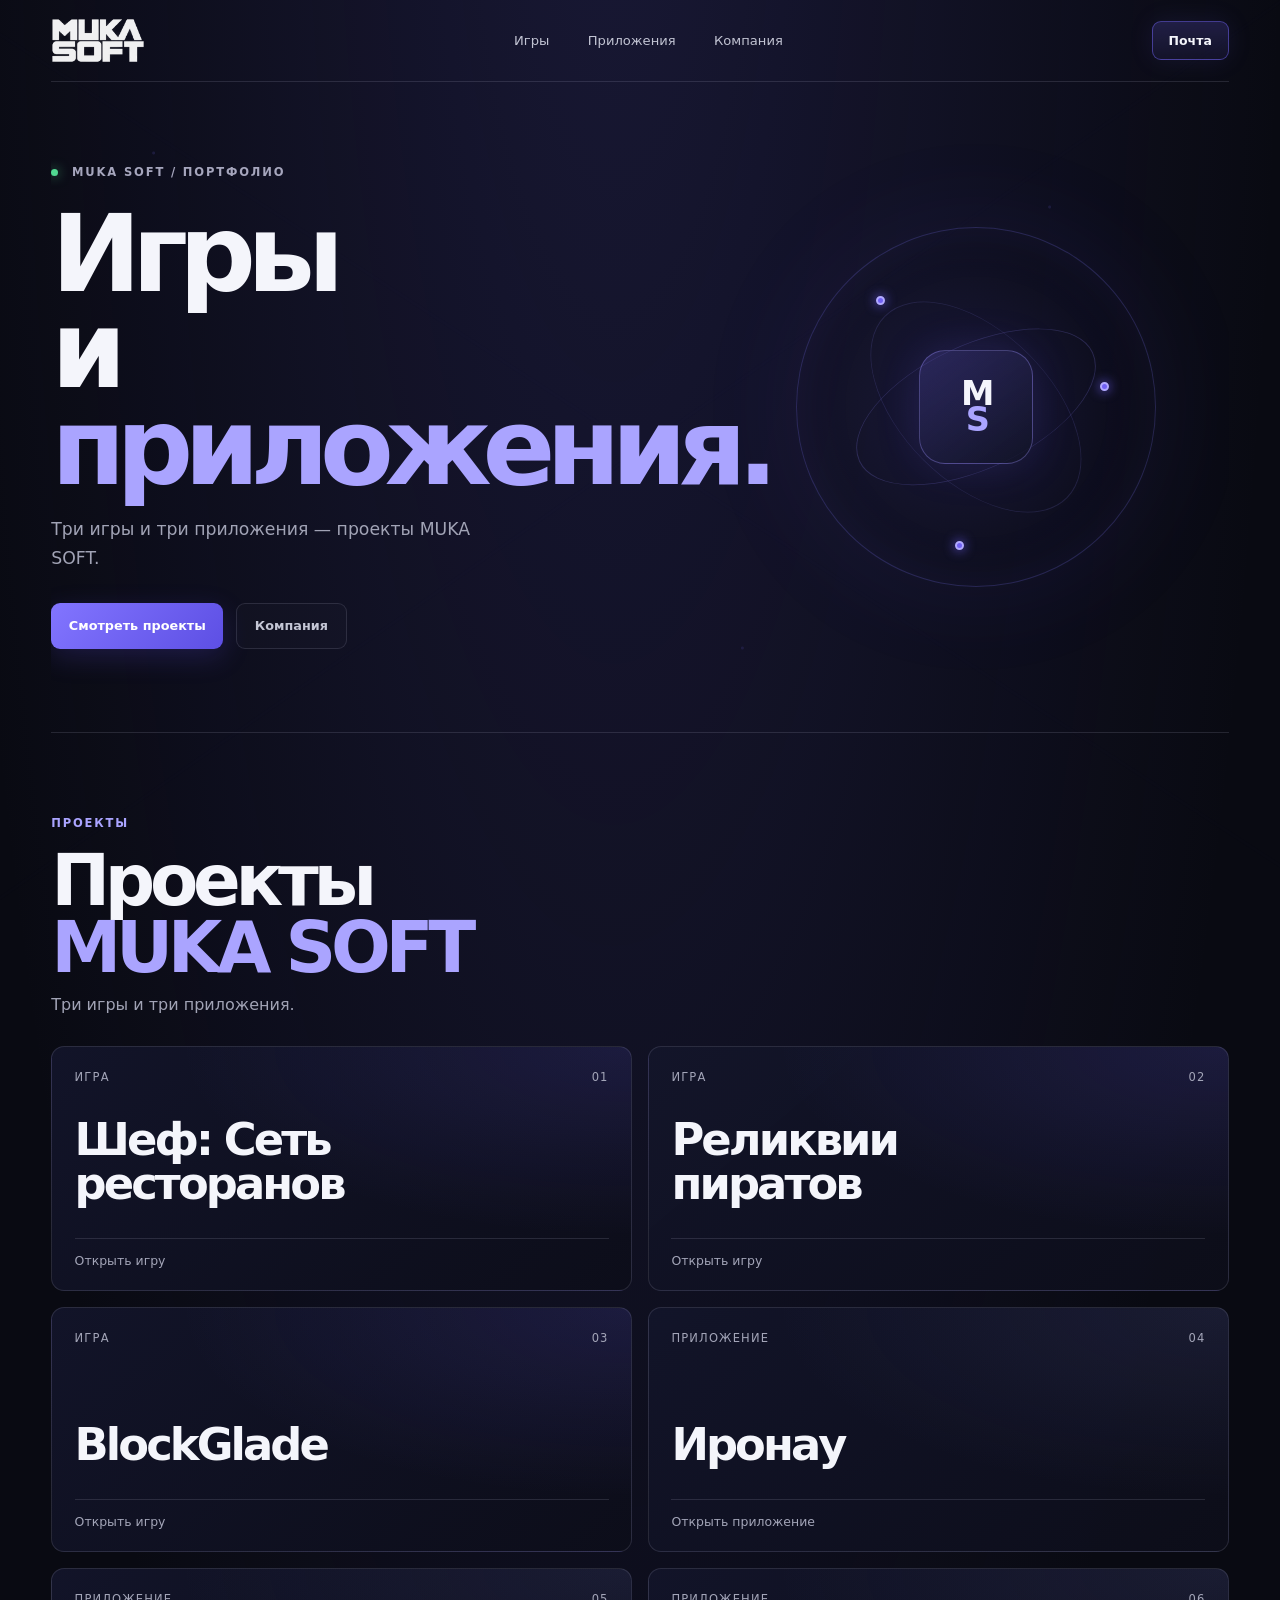
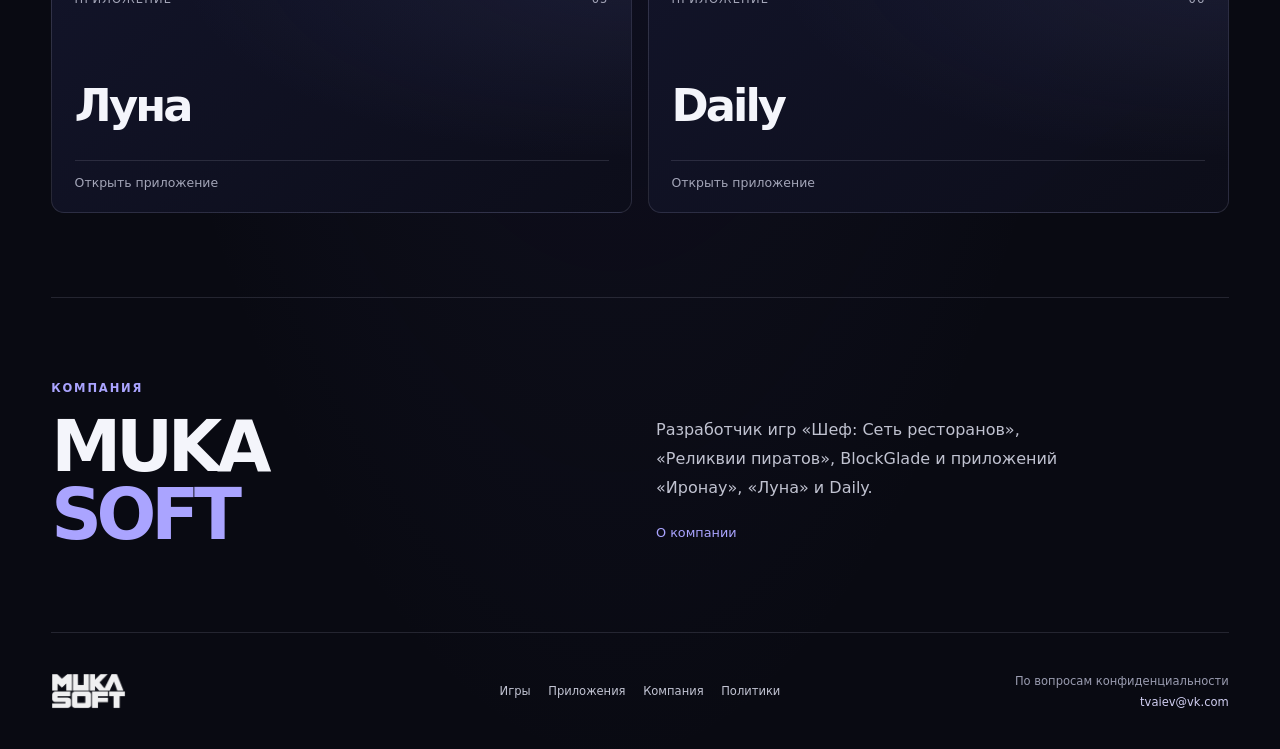
==== commit cd1b51ca: "Add BlockGlade to portfolio homepage Updated project descriptions and added 'BlockGlade' to the list" ====
--- a/index.html
+++ b/index.html
@@ -1,5 +1,5 @@
 <!doctype html>
-<html lang="ru"><head><meta charset="utf-8"><meta name="viewport" content="width=device-width, initial-scale=1"><meta name="theme-color" content="#090a12"><meta name="description" content="MUKA SOFT — игры «Шеф: Сеть ресторанов» и «Реликвии пиратов», приложения «Иронау», «Луна» и Daily."><link rel="canonical" href="https://mukamukas.github.io/"><link rel="icon" type="image/svg+xml" href="/assets/favicon.svg"><link rel="stylesheet" href="/assets/site.css"><title>Игры и приложения — MUKA SOFT</title></head><body><div class="background-net" aria-hidden="true"></div><div class="site-shell"><header class="site-header"><a class="brand" href="/" aria-label="MUKA SOFT — главная"><img src="/assets/muka-soft-logo.svg" alt="MUKA SOFT" width="872" height="420"></a><nav aria-label="Основная навигация"><a href="/games/">Игры</a><a href="/apps/">Приложения</a><a href="/company/">Компания</a></nav><a class="header-contact" href="mailto:tvaiev@vk.com">Почта</a></header><main><section class="hero"><div class="hero-copy"><p class="eyebrow"><span class="status-dot"></span> MUKA SOFT / ПОРТФОЛИО</p><h1>Игры<br>и <span>приложения.</span></h1><p class="hero-lead">Две игры и три приложения — проекты MUKA SOFT.</p><div class="hero-actions"><a class="button button-primary" href="#projects">Смотреть проекты</a><a class="button button-quiet" href="/company/">Компания</a></div></div><div class="hero-orbit" aria-hidden="true"><div class="orbit orbit-a"></div><div class="orbit orbit-b"></div><span class="orbit-dot dot-a"></span><span class="orbit-dot dot-b"></span><span class="orbit-dot dot-c"></span><div class="orbit-core">M<br><b>S</b></div></div></section>
-<section class="section projects" id="projects"><div class="section-label">ПРОЕКТЫ</div><div class="section-head"><div><h2>Проекты<br><span>MUKA SOFT</span></h2><p>Две игры и три приложения.</p></div></div><div class="project-grid"><a class="project-card" href="/games/"><div class="project-card-top"><span>ИГРА</span><span>01</span></div><h3>Шеф: Сеть<br>ресторанов</h3><div class="project-card-bottom"><span>Открыть игру</span></div></a><a class="project-card" href="/games/"><div class="project-card-top"><span>ИГРА</span><span>02</span></div><h3>Реликвии<br>пиратов</h3><div class="project-card-bottom"><span>Открыть игру</span></div></a><a class="project-card project-card-alt" href="/apps/"><div class="project-card-top"><span>ПРИЛОЖЕНИЕ</span><span>03</span></div><h3>Иронау</h3><div class="project-card-bottom"><span>Открыть приложение</span></div></a><a class="project-card project-card-alt" href="/apps/"><div class="project-card-top"><span>ПРИЛОЖЕНИЕ</span><span>04</span></div><h3>Луна</h3><div class="project-card-bottom"><span>Открыть приложение</span></div></a><a class="project-card project-card-alt" href="/apps/"><div class="project-card-top"><span>ПРИЛОЖЕНИЕ</span><span>05</span></div><h3>Daily</h3><div class="project-card-bottom"><span>Открыть приложение</span></div></a></div></section>
-<section class="section company-snapshot"><div class="section-label">КОМПАНИЯ</div><div class="company-row"><h2>MUKA<br><span>SOFT</span></h2><div class="company-summary"><p>Разработчик игр «Шеф: Сеть ресторанов», «Реликвии пиратов» и приложений «Иронау», «Луна» и Daily.</p><a class="text-link" href="/company/">О компании</a></div></div></section>
+<html lang="ru"><head><meta charset="utf-8"><meta name="viewport" content="width=device-width, initial-scale=1"><meta name="theme-color" content="#090a12"><meta name="description" content="MUKA SOFT — игры «Шеф: Сеть ресторанов», «Реликвии пиратов» и BlockGlade, приложения «Иронау», «Луна» и Daily."><link rel="canonical" href="https://mukamukas.github.io/"><link rel="icon" type="image/svg+xml" href="/assets/favicon.svg"><link rel="stylesheet" href="/assets/site.css"><title>Игры и приложения — MUKA SOFT</title></head><body><div class="background-net" aria-hidden="true"></div><div class="site-shell"><header class="site-header"><a class="brand" href="/" aria-label="MUKA SOFT — главная"><img src="/assets/muka-soft-logo.svg" alt="MUKA SOFT" width="872" height="420"></a><nav aria-label="Основная навигация"><a href="/games/">Игры</a><a href="/apps/">Приложения</a><a href="/company/">Компания</a></nav><a class="header-contact" href="mailto:tvaiev@vk.com">Почта</a></header><main><section class="hero"><div class="hero-copy"><p class="eyebrow"><span class="status-dot"></span> MUKA SOFT / ПОРТФОЛИО</p><h1>Игры<br>и <span>приложения.</span></h1><p class="hero-lead">Три игры и три приложения — проекты MUKA SOFT.</p><div class="hero-actions"><a class="button button-primary" href="#projects">Смотреть проекты</a><a class="button button-quiet" href="/company/">Компания</a></div></div><div class="hero-orbit" aria-hidden="true"><div class="orbit orbit-a"></div><div class="orbit orbit-b"></div><span class="orbit-dot dot-a"></span><span class="orbit-dot dot-b"></span><span class="orbit-dot dot-c"></span><div class="orbit-core">M<br><b>S</b></div></div></section>
+<section class="section projects" id="projects"><div class="section-label">ПРОЕКТЫ</div><div class="section-head"><div><h2>Проекты<br><span>MUKA SOFT</span></h2><p>Три игры и три приложения.</p></div></div><div class="project-grid"><a class="project-card" href="/games/"><div class="project-card-top"><span>ИГРА</span><span>01</span></div><h3>Шеф: Сеть<br>ресторанов</h3><div class="project-card-bottom"><span>Открыть игру</span></div></a><a class="project-card" href="/games/"><div class="project-card-top"><span>ИГРА</span><span>02</span></div><h3>Реликвии<br>пиратов</h3><div class="project-card-bottom"><span>Открыть игру</span></div></a><a class="project-card" href="/games/"><div class="project-card-top"><span>ИГРА</span><span>03</span></div><h3>BlockGlade</h3><div class="project-card-bottom"><span>Открыть игру</span></div></a><a class="project-card project-card-alt" href="/apps/"><div class="project-card-top"><span>ПРИЛОЖЕНИЕ</span><span>04</span></div><h3>Иронау</h3><div class="project-card-bottom"><span>Открыть приложение</span></div></a><a class="project-card project-card-alt" href="/apps/"><div class="project-card-top"><span>ПРИЛОЖЕНИЕ</span><span>05</span></div><h3>Луна</h3><div class="project-card-bottom"><span>Открыть приложение</span></div></a><a class="project-card project-card-alt" href="/apps/"><div class="project-card-top"><span>ПРИЛОЖЕНИЕ</span><span>06</span></div><h3>Daily</h3><div class="project-card-bottom"><span>Открыть приложение</span></div></a></div></section>
+<section class="section company-snapshot"><div class="section-label">КОМПАНИЯ</div><div class="company-row"><h2>MUKA<br><span>SOFT</span></h2><div class="company-summary"><p>Разработчик игр «Шеф: Сеть ресторанов», «Реликвии пиратов», BlockGlade и приложений «Иронау», «Луна» и Daily.</p><a class="text-link" href="/company/">О компании</a></div></div></section>
 </main><footer class="site-footer"><a class="footer-brand" href="/"><img src="/assets/muka-soft-logo.svg" alt="MUKA SOFT" width="872" height="420"></a><div class="footer-nav"><a href="/games/">Игры</a><a href="/apps/">Приложения</a><a href="/company/">Компания</a><a href="/policies/">Политики</a></div><div class="footer-contact"><span>По вопросам конфиденциальности</span><a href="mailto:tvaiev@vk.com">tvaiev@vk.com</a></div></footer></div></body></html>
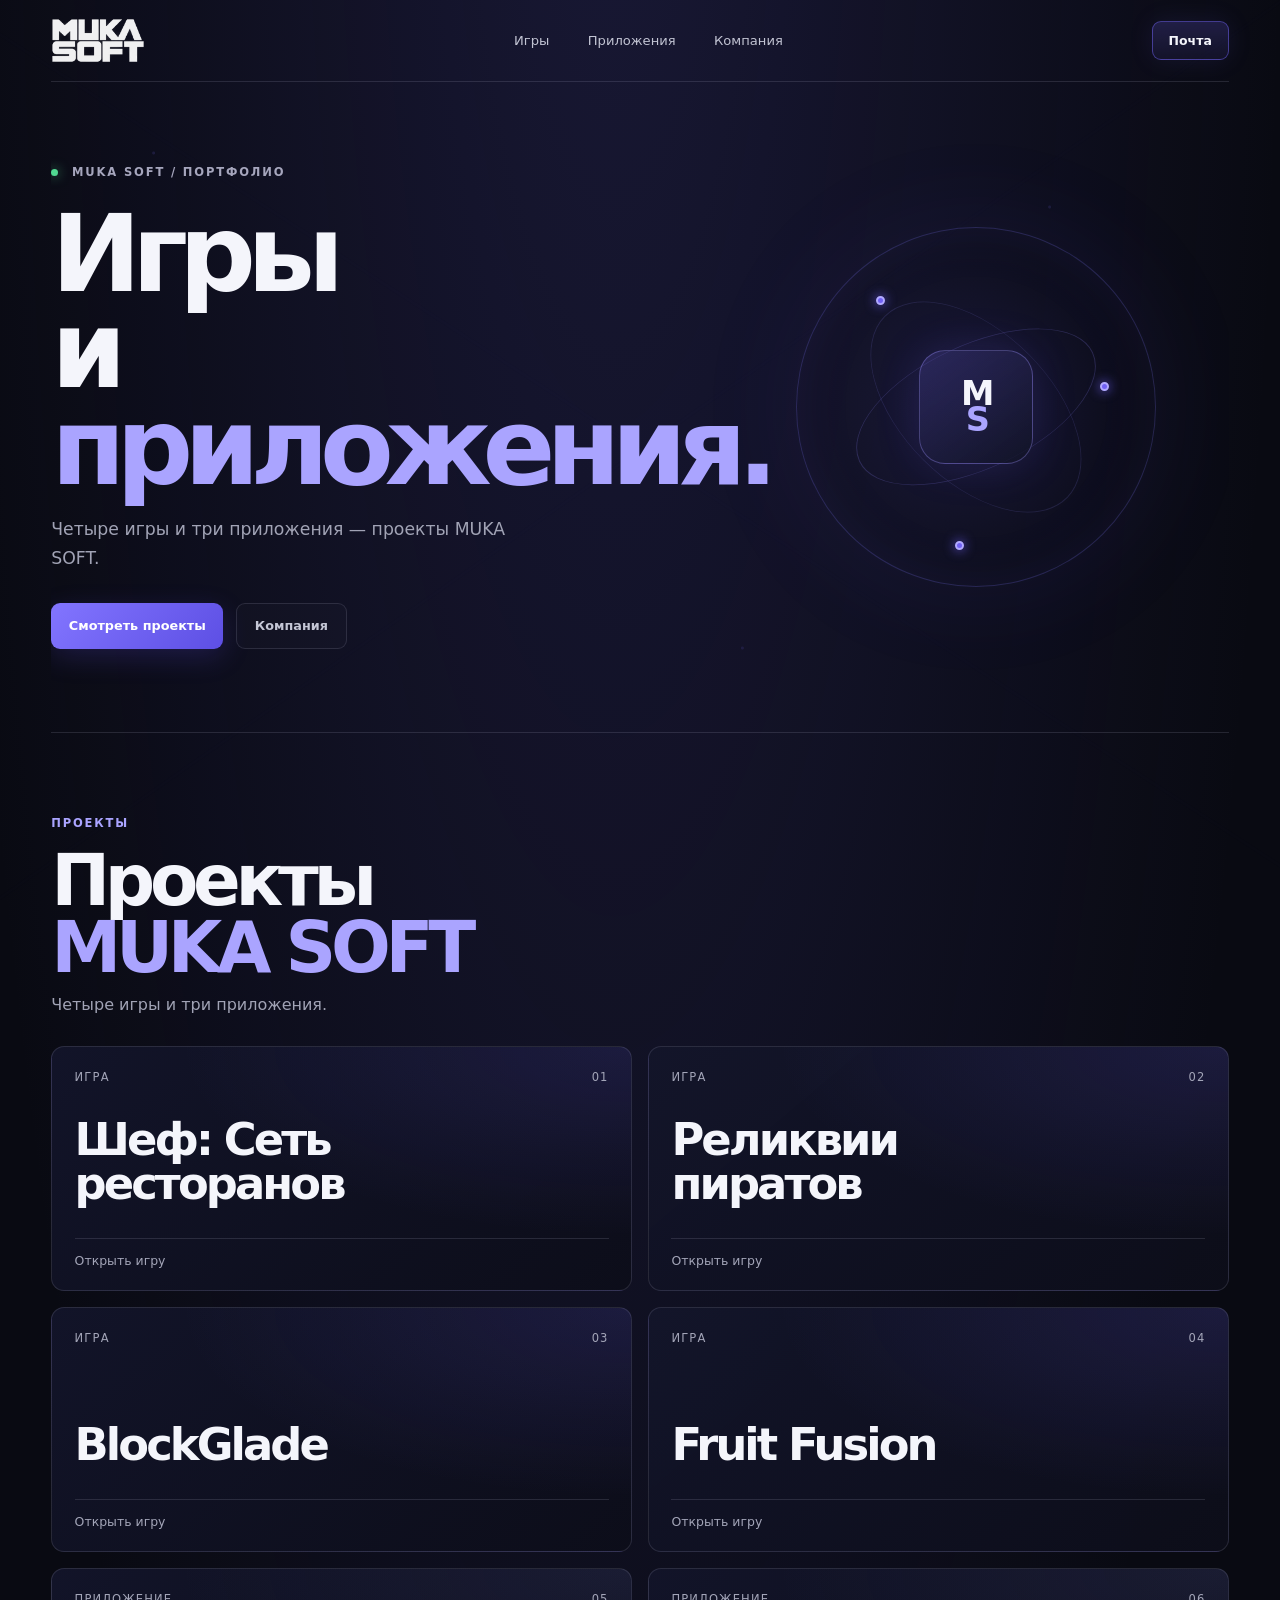
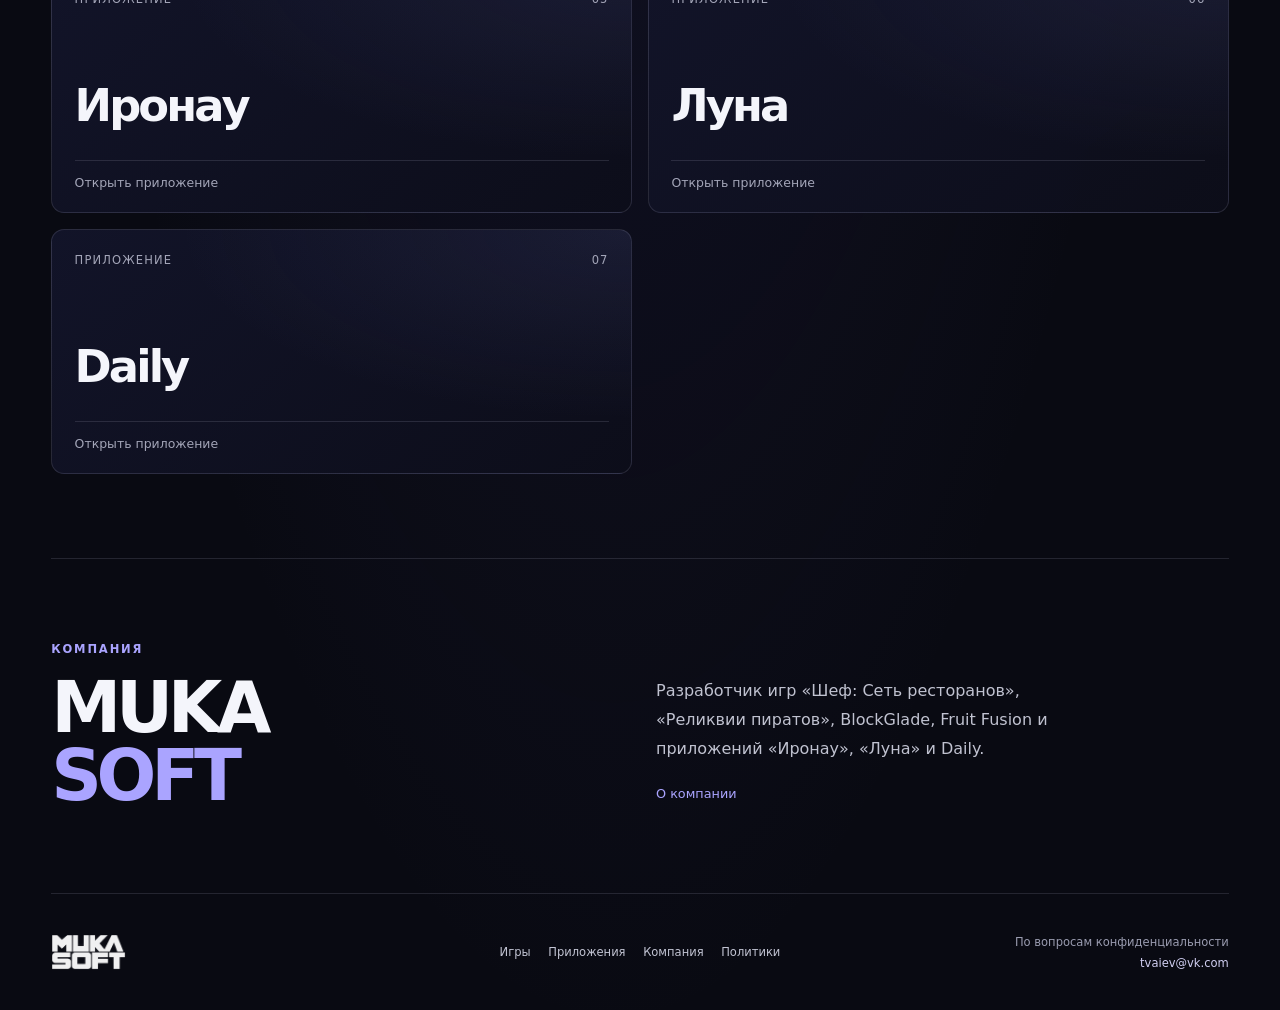
==== commit 52ac51e7: "Add Fruit Fusion to portfolio homepage Updated project list to include 'Fruit Fusion' as the fourth " ====
--- a/index.html
+++ b/index.html
@@ -1,5 +1,5 @@
 <!doctype html>
-<html lang="ru"><head><meta charset="utf-8"><meta name="viewport" content="width=device-width, initial-scale=1"><meta name="theme-color" content="#090a12"><meta name="description" content="MUKA SOFT — игры «Шеф: Сеть ресторанов», «Реликвии пиратов» и BlockGlade, приложения «Иронау», «Луна» и Daily."><link rel="canonical" href="https://mukamukas.github.io/"><link rel="icon" type="image/svg+xml" href="/assets/favicon.svg"><link rel="stylesheet" href="/assets/site.css"><title>Игры и приложения — MUKA SOFT</title></head><body><div class="background-net" aria-hidden="true"></div><div class="site-shell"><header class="site-header"><a class="brand" href="/" aria-label="MUKA SOFT — главная"><img src="/assets/muka-soft-logo.svg" alt="MUKA SOFT" width="872" height="420"></a><nav aria-label="Основная навигация"><a href="/games/">Игры</a><a href="/apps/">Приложения</a><a href="/company/">Компания</a></nav><a class="header-contact" href="mailto:tvaiev@vk.com">Почта</a></header><main><section class="hero"><div class="hero-copy"><p class="eyebrow"><span class="status-dot"></span> MUKA SOFT / ПОРТФОЛИО</p><h1>Игры<br>и <span>приложения.</span></h1><p class="hero-lead">Три игры и три приложения — проекты MUKA SOFT.</p><div class="hero-actions"><a class="button button-primary" href="#projects">Смотреть проекты</a><a class="button button-quiet" href="/company/">Компания</a></div></div><div class="hero-orbit" aria-hidden="true"><div class="orbit orbit-a"></div><div class="orbit orbit-b"></div><span class="orbit-dot dot-a"></span><span class="orbit-dot dot-b"></span><span class="orbit-dot dot-c"></span><div class="orbit-core">M<br><b>S</b></div></div></section>
-<section class="section projects" id="projects"><div class="section-label">ПРОЕКТЫ</div><div class="section-head"><div><h2>Проекты<br><span>MUKA SOFT</span></h2><p>Три игры и три приложения.</p></div></div><div class="project-grid"><a class="project-card" href="/games/"><div class="project-card-top"><span>ИГРА</span><span>01</span></div><h3>Шеф: Сеть<br>ресторанов</h3><div class="project-card-bottom"><span>Открыть игру</span></div></a><a class="project-card" href="/games/"><div class="project-card-top"><span>ИГРА</span><span>02</span></div><h3>Реликвии<br>пиратов</h3><div class="project-card-bottom"><span>Открыть игру</span></div></a><a class="project-card" href="/games/"><div class="project-card-top"><span>ИГРА</span><span>03</span></div><h3>BlockGlade</h3><div class="project-card-bottom"><span>Открыть игру</span></div></a><a class="project-card project-card-alt" href="/apps/"><div class="project-card-top"><span>ПРИЛОЖЕНИЕ</span><span>04</span></div><h3>Иронау</h3><div class="project-card-bottom"><span>Открыть приложение</span></div></a><a class="project-card project-card-alt" href="/apps/"><div class="project-card-top"><span>ПРИЛОЖЕНИЕ</span><span>05</span></div><h3>Луна</h3><div class="project-card-bottom"><span>Открыть приложение</span></div></a><a class="project-card project-card-alt" href="/apps/"><div class="project-card-top"><span>ПРИЛОЖЕНИЕ</span><span>06</span></div><h3>Daily</h3><div class="project-card-bottom"><span>Открыть приложение</span></div></a></div></section>
-<section class="section company-snapshot"><div class="section-label">КОМПАНИЯ</div><div class="company-row"><h2>MUKA<br><span>SOFT</span></h2><div class="company-summary"><p>Разработчик игр «Шеф: Сеть ресторанов», «Реликвии пиратов», BlockGlade и приложений «Иронау», «Луна» и Daily.</p><a class="text-link" href="/company/">О компании</a></div></div></section>
+<html lang="ru"><head><meta charset="utf-8"><meta name="viewport" content="width=device-width, initial-scale=1"><meta name="theme-color" content="#090a12"><meta name="description" content="MUKA SOFT — игры «Шеф: Сеть ресторанов», «Реликвии пиратов», BlockGlade и Fruit Fusion, приложения «Иронау», «Луна» и Daily."><link rel="canonical" href="https://mukamukas.github.io/"><link rel="icon" type="image/svg+xml" href="/assets/favicon.svg"><link rel="stylesheet" href="/assets/site.css"><title>Игры и приложения — MUKA SOFT</title></head><body><div class="background-net" aria-hidden="true"></div><div class="site-shell"><header class="site-header"><a class="brand" href="/" aria-label="MUKA SOFT — главная"><img src="/assets/muka-soft-logo.svg" alt="MUKA SOFT" width="872" height="420"></a><nav aria-label="Основная навигация"><a href="/games/">Игры</a><a href="/apps/">Приложения</a><a href="/company/">Компания</a></nav><a class="header-contact" href="mailto:tvaiev@vk.com">Почта</a></header><main><section class="hero"><div class="hero-copy"><p class="eyebrow"><span class="status-dot"></span> MUKA SOFT / ПОРТФОЛИО</p><h1>Игры<br>и <span>приложения.</span></h1><p class="hero-lead">Четыре игры и три приложения — проекты MUKA SOFT.</p><div class="hero-actions"><a class="button button-primary" href="#projects">Смотреть проекты</a><a class="button button-quiet" href="/company/">Компания</a></div></div><div class="hero-orbit" aria-hidden="true"><div class="orbit orbit-a"></div><div class="orbit orbit-b"></div><span class="orbit-dot dot-a"></span><span class="orbit-dot dot-b"></span><span class="orbit-dot dot-c"></span><div class="orbit-core">M<br><b>S</b></div></div></section>
+<section class="section projects" id="projects"><div class="section-label">ПРОЕКТЫ</div><div class="section-head"><div><h2>Проекты<br><span>MUKA SOFT</span></h2><p>Четыре игры и три приложения.</p></div></div><div class="project-grid"><a class="project-card" href="/games/"><div class="project-card-top"><span>ИГРА</span><span>01</span></div><h3>Шеф: Сеть<br>ресторанов</h3><div class="project-card-bottom"><span>Открыть игру</span></div></a><a class="project-card" href="/games/"><div class="project-card-top"><span>ИГРА</span><span>02</span></div><h3>Реликвии<br>пиратов</h3><div class="project-card-bottom"><span>Открыть игру</span></div></a><a class="project-card" href="/games/"><div class="project-card-top"><span>ИГРА</span><span>03</span></div><h3>BlockGlade</h3><div class="project-card-bottom"><span>Открыть игру</span></div></a><a class="project-card" href="/games/"><div class="project-card-top"><span>ИГРА</span><span>04</span></div><h3>Fruit Fusion</h3><div class="project-card-bottom"><span>Открыть игру</span></div></a><a class="project-card project-card-alt" href="/apps/"><div class="project-card-top"><span>ПРИЛОЖЕНИЕ</span><span>05</span></div><h3>Иронау</h3><div class="project-card-bottom"><span>Открыть приложение</span></div></a><a class="project-card project-card-alt" href="/apps/"><div class="project-card-top"><span>ПРИЛОЖЕНИЕ</span><span>06</span></div><h3>Луна</h3><div class="project-card-bottom"><span>Открыть приложение</span></div></a><a class="project-card project-card-alt" href="/apps/"><div class="project-card-top"><span>ПРИЛОЖЕНИЕ</span><span>07</span></div><h3>Daily</h3><div class="project-card-bottom"><span>Открыть приложение</span></div></a></div></section>
+<section class="section company-snapshot"><div class="section-label">КОМПАНИЯ</div><div class="company-row"><h2>MUKA<br><span>SOFT</span></h2><div class="company-summary"><p>Разработчик игр «Шеф: Сеть ресторанов», «Реликвии пиратов», BlockGlade, Fruit Fusion и приложений «Иронау», «Луна» и Daily.</p><a class="text-link" href="/company/">О компании</a></div></div></section>
 </main><footer class="site-footer"><a class="footer-brand" href="/"><img src="/assets/muka-soft-logo.svg" alt="MUKA SOFT" width="872" height="420"></a><div class="footer-nav"><a href="/games/">Игры</a><a href="/apps/">Приложения</a><a href="/company/">Компания</a><a href="/policies/">Политики</a></div><div class="footer-contact"><span>По вопросам конфиденциальности</span><a href="mailto:tvaiev@vk.com">tvaiev@vk.com</a></div></footer></div></body></html>
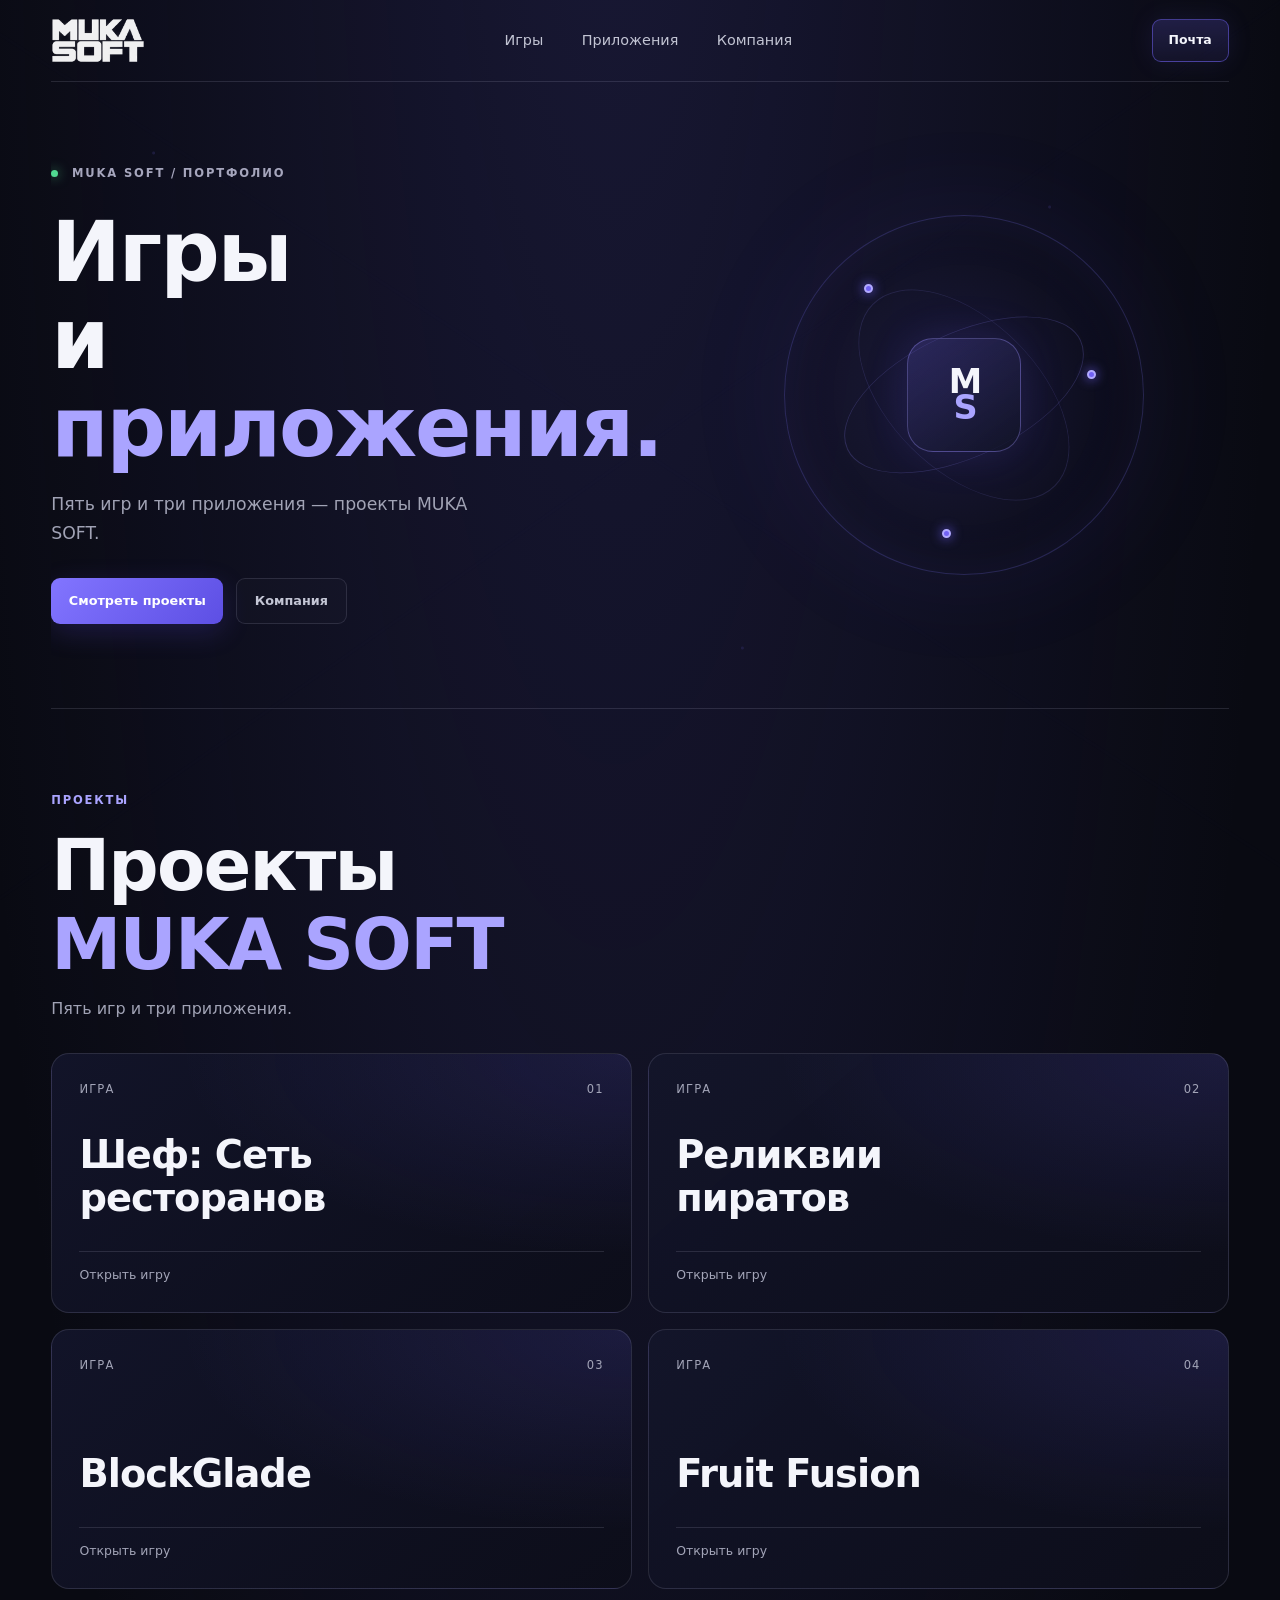
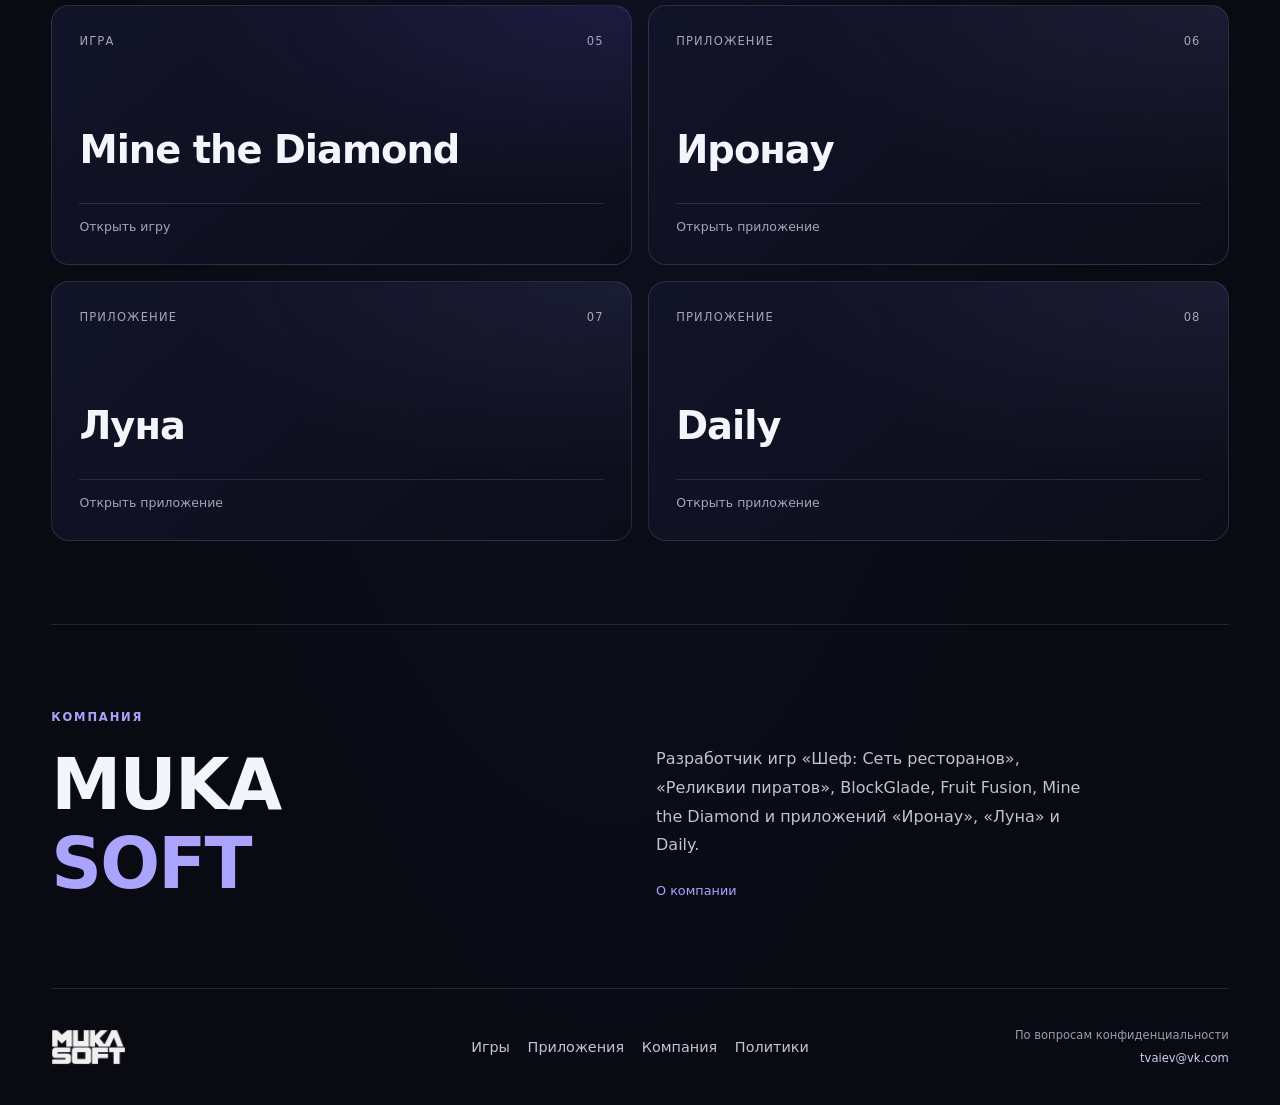
==== commit 8b489690: "Add Mine the Diamond to portfolio Updated the description to include 'Mine the Diamond' as a new gam" ====
--- a/index.html
+++ b/index.html
@@ -1,5 +1,5 @@
 <!doctype html>
-<html lang="ru"><head><meta charset="utf-8"><meta name="viewport" content="width=device-width, initial-scale=1"><meta name="theme-color" content="#090a12"><meta name="description" content="MUKA SOFT — игры «Шеф: Сеть ресторанов», «Реликвии пиратов», BlockGlade и Fruit Fusion, приложения «Иронау», «Луна» и Daily."><link rel="canonical" href="https://mukamukas.github.io/"><link rel="icon" type="image/svg+xml" href="/assets/favicon.svg"><link rel="stylesheet" href="/assets/site.css"><title>Игры и приложения — MUKA SOFT</title></head><body><div class="background-net" aria-hidden="true"></div><div class="site-shell"><header class="site-header"><a class="brand" href="/" aria-label="MUKA SOFT — главная"><img src="/assets/muka-soft-logo.svg" alt="MUKA SOFT" width="872" height="420"></a><nav aria-label="Основная навигация"><a href="/games/">Игры</a><a href="/apps/">Приложения</a><a href="/company/">Компания</a></nav><a class="header-contact" href="mailto:tvaiev@vk.com">Почта</a></header><main><section class="hero"><div class="hero-copy"><p class="eyebrow"><span class="status-dot"></span> MUKA SOFT / ПОРТФОЛИО</p><h1>Игры<br>и <span>приложения.</span></h1><p class="hero-lead">Четыре игры и три приложения — проекты MUKA SOFT.</p><div class="hero-actions"><a class="button button-primary" href="#projects">Смотреть проекты</a><a class="button button-quiet" href="/company/">Компания</a></div></div><div class="hero-orbit" aria-hidden="true"><div class="orbit orbit-a"></div><div class="orbit orbit-b"></div><span class="orbit-dot dot-a"></span><span class="orbit-dot dot-b"></span><span class="orbit-dot dot-c"></span><div class="orbit-core">M<br><b>S</b></div></div></section>
-<section class="section projects" id="projects"><div class="section-label">ПРОЕКТЫ</div><div class="section-head"><div><h2>Проекты<br><span>MUKA SOFT</span></h2><p>Четыре игры и три приложения.</p></div></div><div class="project-grid"><a class="project-card" href="/games/"><div class="project-card-top"><span>ИГРА</span><span>01</span></div><h3>Шеф: Сеть<br>ресторанов</h3><div class="project-card-bottom"><span>Открыть игру</span></div></a><a class="project-card" href="/games/"><div class="project-card-top"><span>ИГРА</span><span>02</span></div><h3>Реликвии<br>пиратов</h3><div class="project-card-bottom"><span>Открыть игру</span></div></a><a class="project-card" href="/games/"><div class="project-card-top"><span>ИГРА</span><span>03</span></div><h3>BlockGlade</h3><div class="project-card-bottom"><span>Открыть игру</span></div></a><a class="project-card" href="/games/"><div class="project-card-top"><span>ИГРА</span><span>04</span></div><h3>Fruit Fusion</h3><div class="project-card-bottom"><span>Открыть игру</span></div></a><a class="project-card project-card-alt" href="/apps/"><div class="project-card-top"><span>ПРИЛОЖЕНИЕ</span><span>05</span></div><h3>Иронау</h3><div class="project-card-bottom"><span>Открыть приложение</span></div></a><a class="project-card project-card-alt" href="/apps/"><div class="project-card-top"><span>ПРИЛОЖЕНИЕ</span><span>06</span></div><h3>Луна</h3><div class="project-card-bottom"><span>Открыть приложение</span></div></a><a class="project-card project-card-alt" href="/apps/"><div class="project-card-top"><span>ПРИЛОЖЕНИЕ</span><span>07</span></div><h3>Daily</h3><div class="project-card-bottom"><span>Открыть приложение</span></div></a></div></section>
-<section class="section company-snapshot"><div class="section-label">КОМПАНИЯ</div><div class="company-row"><h2>MUKA<br><span>SOFT</span></h2><div class="company-summary"><p>Разработчик игр «Шеф: Сеть ресторанов», «Реликвии пиратов», BlockGlade, Fruit Fusion и приложений «Иронау», «Луна» и Daily.</p><a class="text-link" href="/company/">О компании</a></div></div></section>
+<html lang="ru"><head><meta charset="utf-8"><meta name="viewport" content="width=device-width, initial-scale=1"><meta name="theme-color" content="#090a12"><meta name="description" content="MUKA SOFT — игры «Шеф: Сеть ресторанов», «Реликвии пиратов», BlockGlade, Fruit Fusion и Mine the Diamond, приложения «Иронау», «Луна» и Daily."><link rel="canonical" href="https://mukamukas.github.io/"><link rel="icon" type="image/svg+xml" href="/assets/favicon.svg"><link rel="stylesheet" href="/assets/site.css"><title>Игры и приложения — MUKA SOFT</title></head><body><div class="background-net" aria-hidden="true"></div><div class="site-shell"><header class="site-header"><a class="brand" href="/" aria-label="MUKA SOFT — главная"><img src="/assets/muka-soft-logo.svg" alt="MUKA SOFT" width="872" height="420"></a><nav aria-label="Основная навигация"><a href="/games/">Игры</a><a href="/apps/">Приложения</a><a href="/company/">Компания</a></nav><a class="header-contact" href="mailto:tvaiev@vk.com">Почта</a></header><main><section class="hero"><div class="hero-copy"><p class="eyebrow"><span class="status-dot"></span> MUKA SOFT / ПОРТФОЛИО</p><h1>Игры<br>и <span>приложения.</span></h1><p class="hero-lead">Пять игр и три приложения — проекты MUKA SOFT.</p><div class="hero-actions"><a class="button button-primary" href="#projects">Смотреть проекты</a><a class="button button-quiet" href="/company/">Компания</a></div></div><div class="hero-orbit" aria-hidden="true"><div class="orbit orbit-a"></div><div class="orbit orbit-b"></div><span class="orbit-dot dot-a"></span><span class="orbit-dot dot-b"></span><span class="orbit-dot dot-c"></span><div class="orbit-core">M<br><b>S</b></div></div></section>
+<section class="section projects" id="projects"><div class="section-label">ПРОЕКТЫ</div><div class="section-head"><div><h2>Проекты<br><span>MUKA SOFT</span></h2><p>Пять игр и три приложения.</p></div></div><div class="project-grid"><a class="project-card" href="/games/"><div class="project-card-top"><span>ИГРА</span><span>01</span></div><h3>Шеф: Сеть<br>ресторанов</h3><div class="project-card-bottom"><span>Открыть игру</span></div></a><a class="project-card" href="/games/"><div class="project-card-top"><span>ИГРА</span><span>02</span></div><h3>Реликвии<br>пиратов</h3><div class="project-card-bottom"><span>Открыть игру</span></div></a><a class="project-card" href="/games/"><div class="project-card-top"><span>ИГРА</span><span>03</span></div><h3>BlockGlade</h3><div class="project-card-bottom"><span>Открыть игру</span></div></a><a class="project-card" href="/games/"><div class="project-card-top"><span>ИГРА</span><span>04</span></div><h3>Fruit Fusion</h3><div class="project-card-bottom"><span>Открыть игру</span></div></a><a class="project-card" href="/games/"><div class="project-card-top"><span>ИГРА</span><span>05</span></div><h3>Mine the Diamond</h3><div class="project-card-bottom"><span>Открыть игру</span></div></a><a class="project-card project-card-alt" href="/apps/"><div class="project-card-top"><span>ПРИЛОЖЕНИЕ</span><span>06</span></div><h3>Иронау</h3><div class="project-card-bottom"><span>Открыть приложение</span></div></a><a class="project-card project-card-alt" href="/apps/"><div class="project-card-top"><span>ПРИЛОЖЕНИЕ</span><span>07</span></div><h3>Луна</h3><div class="project-card-bottom"><span>Открыть приложение</span></div></a><a class="project-card project-card-alt" href="/apps/"><div class="project-card-top"><span>ПРИЛОЖЕНИЕ</span><span>08</span></div><h3>Daily</h3><div class="project-card-bottom"><span>Открыть приложение</span></div></a></div></section>
+<section class="section company-snapshot"><div class="section-label">КОМПАНИЯ</div><div class="company-row"><h2>MUKA<br><span>SOFT</span></h2><div class="company-summary"><p>Разработчик игр «Шеф: Сеть ресторанов», «Реликвии пиратов», BlockGlade, Fruit Fusion, Mine the Diamond и приложений «Иронау», «Луна» и Daily.</p><a class="text-link" href="/company/">О компании</a></div></div></section>
 </main><footer class="site-footer"><a class="footer-brand" href="/"><img src="/assets/muka-soft-logo.svg" alt="MUKA SOFT" width="872" height="420"></a><div class="footer-nav"><a href="/games/">Игры</a><a href="/apps/">Приложения</a><a href="/company/">Компания</a><a href="/policies/">Политики</a></div><div class="footer-contact"><span>По вопросам конфиденциальности</span><a href="mailto:tvaiev@vk.com">tvaiev@vk.com</a></div></footer></div></body></html>
--- a/assets/site.css
+++ b/assets/site.css
@@ -8,3 +8,41 @@
 @media(prefers-reduced-motion:reduce){html{scroll-behavior:auto}*,*::before,*::after{animation-duration:.01ms!important;transition-duration:.01ms!important}}
 
 .page-hero{padding:5.3rem 0 3.3rem;border-bottom:1px solid var(--line)}.page-hero h1{margin:1.2rem 0 1rem;font-size:clamp(3.7rem,8vw,7rem);line-height:.9;letter-spacing:-.085em}.page-hero h1 span{color:var(--purple2)}.page-lead{margin:0;max-width:45rem;color:var(--muted);font-size:1.08rem;line-height:1.7}.catalog-section,.policy-list-section,.company-detail{padding-top:3rem}.detail-card{position:relative;display:grid;grid-template-columns:.8fr 1.2fr;align-items:center;min-height:330px;overflow:hidden;border:1px solid var(--line);border-radius:14px;background:radial-gradient(ellipse at 16% 50%,rgba(111,96,255,.14),transparent 47%),linear-gradient(120deg,#101221,#0d0e18)}.detail-card-alt{background:radial-gradient(ellipse at 16% 50%,rgba(91,113,205,.14),transparent 47%),linear-gradient(120deg,#101221,#0d0e18)}.detail-index{position:absolute;top:1.4rem;left:1.5rem;color:#a0a2b6;font-size:.82rem;letter-spacing:.12em}.detail-symbol{justify-self:center;display:grid;place-items:center;width:170px;height:170px;border:1px solid rgba(145,135,255,.36);border-radius:50%;background:radial-gradient(circle,rgba(113,99,255,.23),rgba(16,18,33,.05) 70%);color:var(--purple2);font-size:5rem;font-weight:760;box-shadow:0 0 60px rgba(108,94,255,.1)}.ironau-symbol{color:#d0cfea;border-color:rgba(166,167,204,.3);background:radial-gradient(circle,rgba(119,121,169,.16),rgba(16,18,33,.05) 70%);box-shadow:0 0 55px rgba(120,120,200,.08)}.detail-content{padding:4.5rem 2.5rem 2.5rem 0}.detail-content h2{margin:0 0 1.4rem;font-size:clamp(2.2rem,4.4vw,4rem);line-height:.98;letter-spacing:-.07em}.detail-tag{margin:0 0 1.3rem;color:var(--muted);font-size:.95rem}.detail-tag code{color:#d9d7ff;font-size:.9rem}.policy-list-section{padding-bottom:5rem}.container{width:min(100% - 2rem,850px);margin:0 auto;padding:2rem 0 4rem}.policy .back{display:inline-block;margin-bottom:2rem;color:#c1c1d2;font-size:.95rem;text-decoration:none}.policy .back:hover{color:var(--purple2)}.policy h1{margin:0;font-size:clamp(2.3rem,5vw,3.5rem);line-height:1;letter-spacing:-.06em}.policy .lead{max-width:40rem;margin:.9rem 0 1.8rem;color:var(--muted);font-size:1.08rem;line-height:1.6}.meta{display:flex;flex-wrap:wrap;gap:1rem 2rem;margin:0 0 1.7rem;padding:1rem 1.2rem;border:1px solid var(--line);border-radius:10px;background:rgba(18,20,38,.7)}.meta div{min-width:12rem}.meta dt{color:var(--muted);font-size:.88rem}.meta dd{margin:.25rem 0 0;color:#e7e7f2;font-size:.96rem;font-weight:650}.policy section{padding:1.15rem 0;border-top:1px solid var(--line)}.policy h2{margin:0 0 .55rem;font-size:1.2rem;letter-spacing:-.02em}.policy p{margin:.55rem 0;color:#c0c2d0;font-size:1rem;line-height:1.75}.policy a:not(.back){color:var(--purple2)}.policy .site-footer{width:100%}@media(max-width:800px){.page-hero{padding:4.4rem 0 2.8rem}.detail-card{grid-template-columns:.7fr 1.3fr;min-height:290px}.detail-symbol{width:120px;height:120px;font-size:3.8rem}.detail-content{padding-right:1.2rem}.company-row{grid-template-columns:1fr;gap:1.4rem}.company-row h2{font-size:4.5rem}.container{padding-top:2rem}}@media(max-width:540px){.page-hero h1{font-size:clamp(3.4rem,15vw,6rem)}.detail-card{grid-template-columns:1fr;padding-top:3.5rem}.detail-index{top:1.2rem}.detail-symbol{width:105px;height:105px;margin:.4rem auto 0;font-size:3.3rem}.detail-content{padding:1.4rem 1.2rem 1.7rem}.detail-content h2{font-size:2.25rem}.policy-row{gap:.8rem}.policy-num{width:36px;height:36px}.policy-title b{font-size:.9rem}.policy-title small{font-size:.82rem}.meta{display:grid;gap:.85rem}.meta div{min-width:0}}
+
+/* Readable typography and a more spacious portfolio layout */
+body{line-height:1.5}
+.hero h1,.page-hero h1{letter-spacing:-.025em;line-height:1.05;text-wrap:balance}
+.section-head h2,.company-row h2,.project-card h3,.detail-content h2,.policy h1{letter-spacing:-.025em;line-height:1.12;text-wrap:balance}
+.hero h1{font-size:clamp(3.1rem,6.5vw,6.2rem)}
+.page-hero h1{font-size:clamp(2.8rem,6vw,5.5rem)}
+.site-header nav a,.footer-nav a{font-size:.9rem;line-height:1.4}
+.site-header nav a[aria-current="page"]{color:#fff}
+.project-card{padding:1.7rem;min-height:260px;border-radius:18px}
+.project-card h3{font-size:clamp(1.8rem,3vw,2.8rem)}
+.catalog-section{display:grid;gap:1.2rem}
+.catalog-section .detail-card{margin-top:0!important}
+.detail-card{border-radius:18px}
+.detail-content{min-width:0}
+.detail-content h2{font-size:clamp(2rem,3.5vw,3.5rem);overflow-wrap:normal}
+.detail-content p{color:var(--muted);line-height:1.7}
+.policy h1{font-size:clamp(2rem,4vw,3.4rem)}
+.policy h2{line-height:1.35}
+.policy p{line-height:1.8}
+a:focus-visible{outline:2px solid var(--purple2);outline-offset:4px}
+@media(max-width:800px){
+ .hero h1{font-size:clamp(2.7rem,7.6vw,4.8rem)}
+ .page-hero h1{font-size:clamp(2.7rem,7.2vw,4.8rem)}
+ .site-header nav a{font-size:.85rem}
+}
+@media(max-width:540px){
+ .hero{min-height:440px}
+ .hero h1{font-size:clamp(2rem,8.6vw,2.9rem)}
+ .page-hero h1{font-size:clamp(2rem,8.6vw,2.9rem)}
+ .hero-copy{padding:4rem 0 2.5rem}
+ .page-hero{padding:3.5rem 0 2.5rem}
+ .detail-content h2{font-size:clamp(1.65rem,7vw,2.25rem)}
+ .project-card h3{font-size:clamp(1.7rem,6vw,2.3rem)}
+ .project-card{min-height:210px}
+ .policy h1{font-size:clamp(1.8rem,7vw,2.5rem);overflow-wrap:normal}
+ .site-header nav a{font-size:.85rem}
+}
